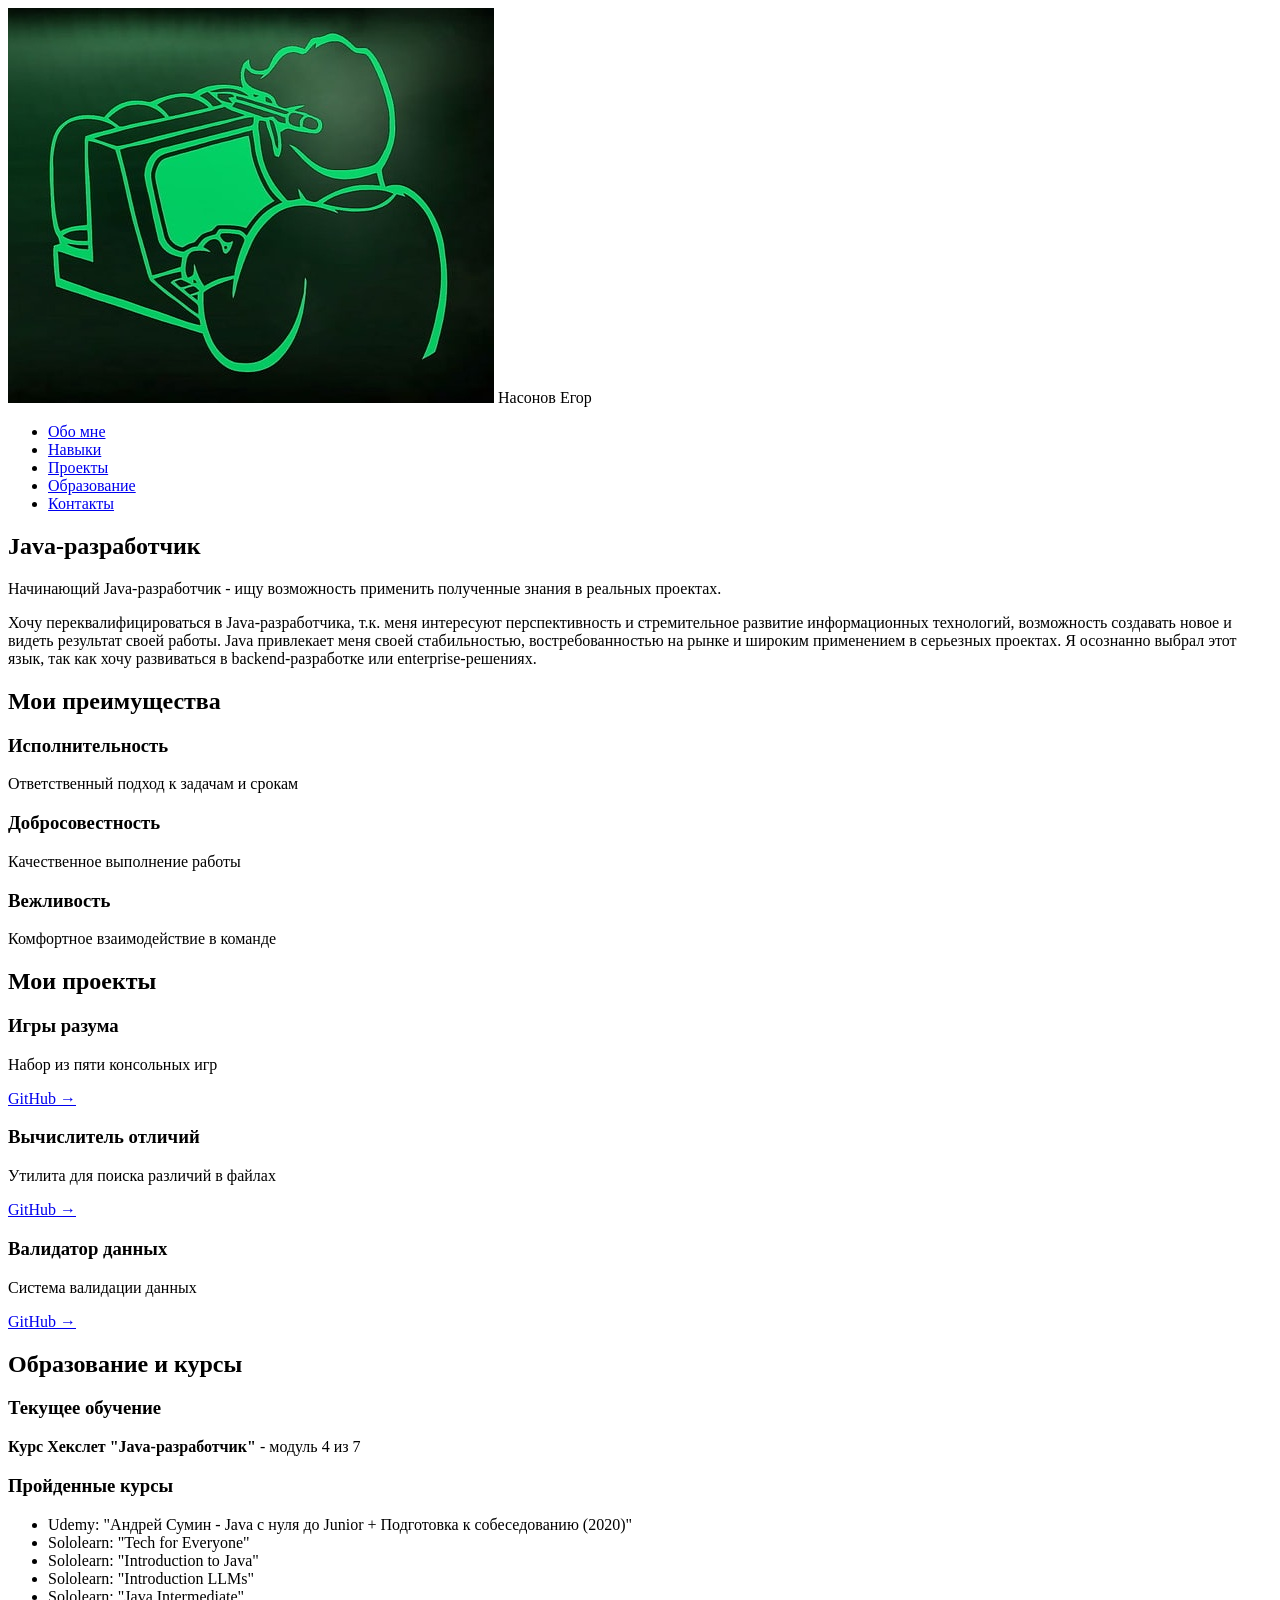
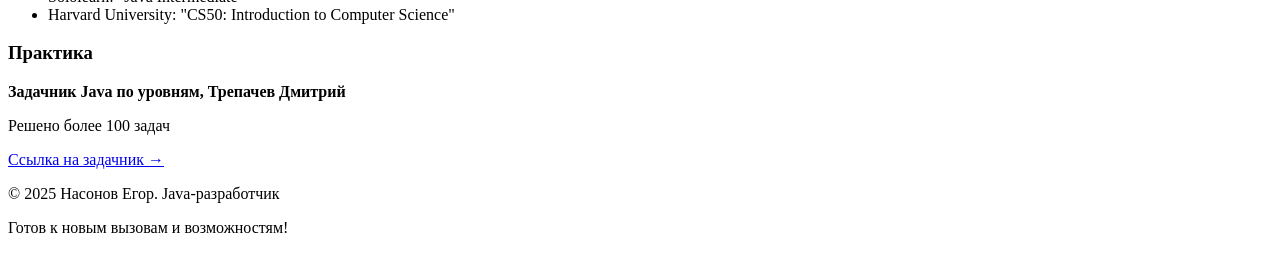
==== index.html @ d9da54ea "Update and rename resume.html to index.html" ====
<!DOCTYPE html>
<html lang="ru">
<head>
    <meta charset="UTF-8">
    <meta name="viewport" content="width=device-width, initial-scale=1.0">
    <title>Java-разработчик | Насонов Егор</title>
    <link rel="stylesheet" href="main.css">
</head>
<body>
    <header class="header">
        <div class="container">
            <div class="header-content">
                <div class="logo">
                    <img src="fallout-4-vault-boy.jpg" alt="Логотип" class="logo-img">
                    <span class="logo-text">Насонов Егор</span>
                </div>
                <nav class="nav">
                    <ul class="nav-list">
                        <li><a href="#about" class="nav-link">Обо мне</a></li>
                        <li><a href="#skills" class="nav-link">Навыки</a></li>
                        <li><a href="#projects" class="nav-link">Проекты</a></li>
                        <li><a href="#education" class="nav-link">Образование</a></li>
                        <li><a href="#contact" class="nav-link">Контакты</a></li>
                    </ul>
                </nav>
            </div>
        </div>
    </header>

    <main class="main">
        <div class="container">
            <section id="about" class="section">
                <h1 class="main-title">Java-разработчик</h1>
                <div class="about-content">
                    <div class="about-text">
                        <p class="lead">
                            Начинающий Java-разработчик - ищу возможность применить полученные знания в 
                            реальных проектах.
                        </p>
                        <p>
                            Хочу переквалифицироваться в Java-разработчика, т.к. меня 
                            интересуют перспективность и стремительное развитие информационных технологий, 
                            возможность создавать новое и видеть результат своей работы. Java привлекает меня 
                            своей стабильностью, востребованностью на рынке и широким применением в серьезных 
                            проектах. Я осознанно выбрал этот язык, так как хочу развиваться в backend-разработке 
                            или enterprise-решениях.
                        </p>
                    </div>
                </div>
            </section>

            <section id="skills" class="section">
                <h2>Мои преимущества</h2>
                <div class="skills-grid">
                    <div class="skill-card">
                        <h3>Исполнительность</h3>
                        <p>Ответственный подход к задачам и срокам</p>
                    </div>
                    <div class="skill-card">
                        <h3>Добросовестность</h3>
                        <p>Качественное выполнение работы</p>
                    </div>
                    <div class="skill-card">
                        <h3>Вежливость</h3>
                        <p>Комфортное взаимодействие в команде</p>
                    </div>
                </div>
            </section>

            <section id="projects" class="section">
                <h2>Мои проекты</h2>
                <div class="projects-grid">
                    <div class="project-card">
                        <h3>Игры разума</h3>
                        <p>Набор из пяти консольных игр</p>
                        <a href="https://github.com/Textile86/java-project-61" class="project-link" target="_blank">
                            GitHub →
                        </a>
                    </div>
                    <div class="project-card">
                        <h3>Вычислитель отличий</h3>
                        <p>Утилита для поиска различий в файлах</p>
                        <a href="https://github.com/Textile86/java-project-71" class="project-link" target="_blank">
                            GitHub →
                        </a>
                    </div>
                    <div class="project-card">
                        <h3>Валидатор данных</h3>
                        <p>Система валидации данных</p>
                        <a href="https://github.com/Textile86/java-project-78" class="project-link" target="_blank">
                            GitHub →
                        </a>
                    </div>
                </div>
            </section>

            <section id="education" class="section">
                <h2>Образование и курсы</h2>
                <div class="education-content">
                    <div class="education-item">
                        <h3>Текущее обучение</h3>
                        <p><strong>Курс Хекслет "Java-разработчик"</strong> - модуль 4 из 7</p>
                    </div>
                    <div class="education-item">
                        <h3>Пройденные курсы</h3>
                        <ul class="courses-list">
                            <li>Udemy: "Андрей Сумин - Java с нуля до Junior + Подготовка к собеседованию (2020)"</li>
                            <li>Sololearn: "Tech for Everyone"</li>
                            <li>Sololearn: "Introduction to Java"</li>
                            <li>Sololearn: "Introduction LLMs"</li>
                            <li>Sololearn: "Java Intermediate"</li>
                            <li>Harvard University: "CS50: Introduction to Computer Science"</li>
                        </ul>
                    </div>
                    <div class="education-item">
                        <h3>Практика</h3>
                        <p><strong>Задачник Java по уровням, Трепачев Дмитрий</strong></p>
                        <p>Решено более 100 задач</p>
                        <a href="https://code.mu/ru/java/tasker/stager/" class="link" target="_blank">Ссылка на задачник →</a>
                    </div>
                </div>
            </section>
        </div>
    </main>

    <footer id="contact" class="footer">
        <div class="container">
            <div class="footer-content">
                <p>&copy; 2025 Насонов Егор. Java-разработчик</p>
                <p>Готов к новым вызовам и возможностям!</p>
            </div>
        </div>
    </footer>
</body>

</html>
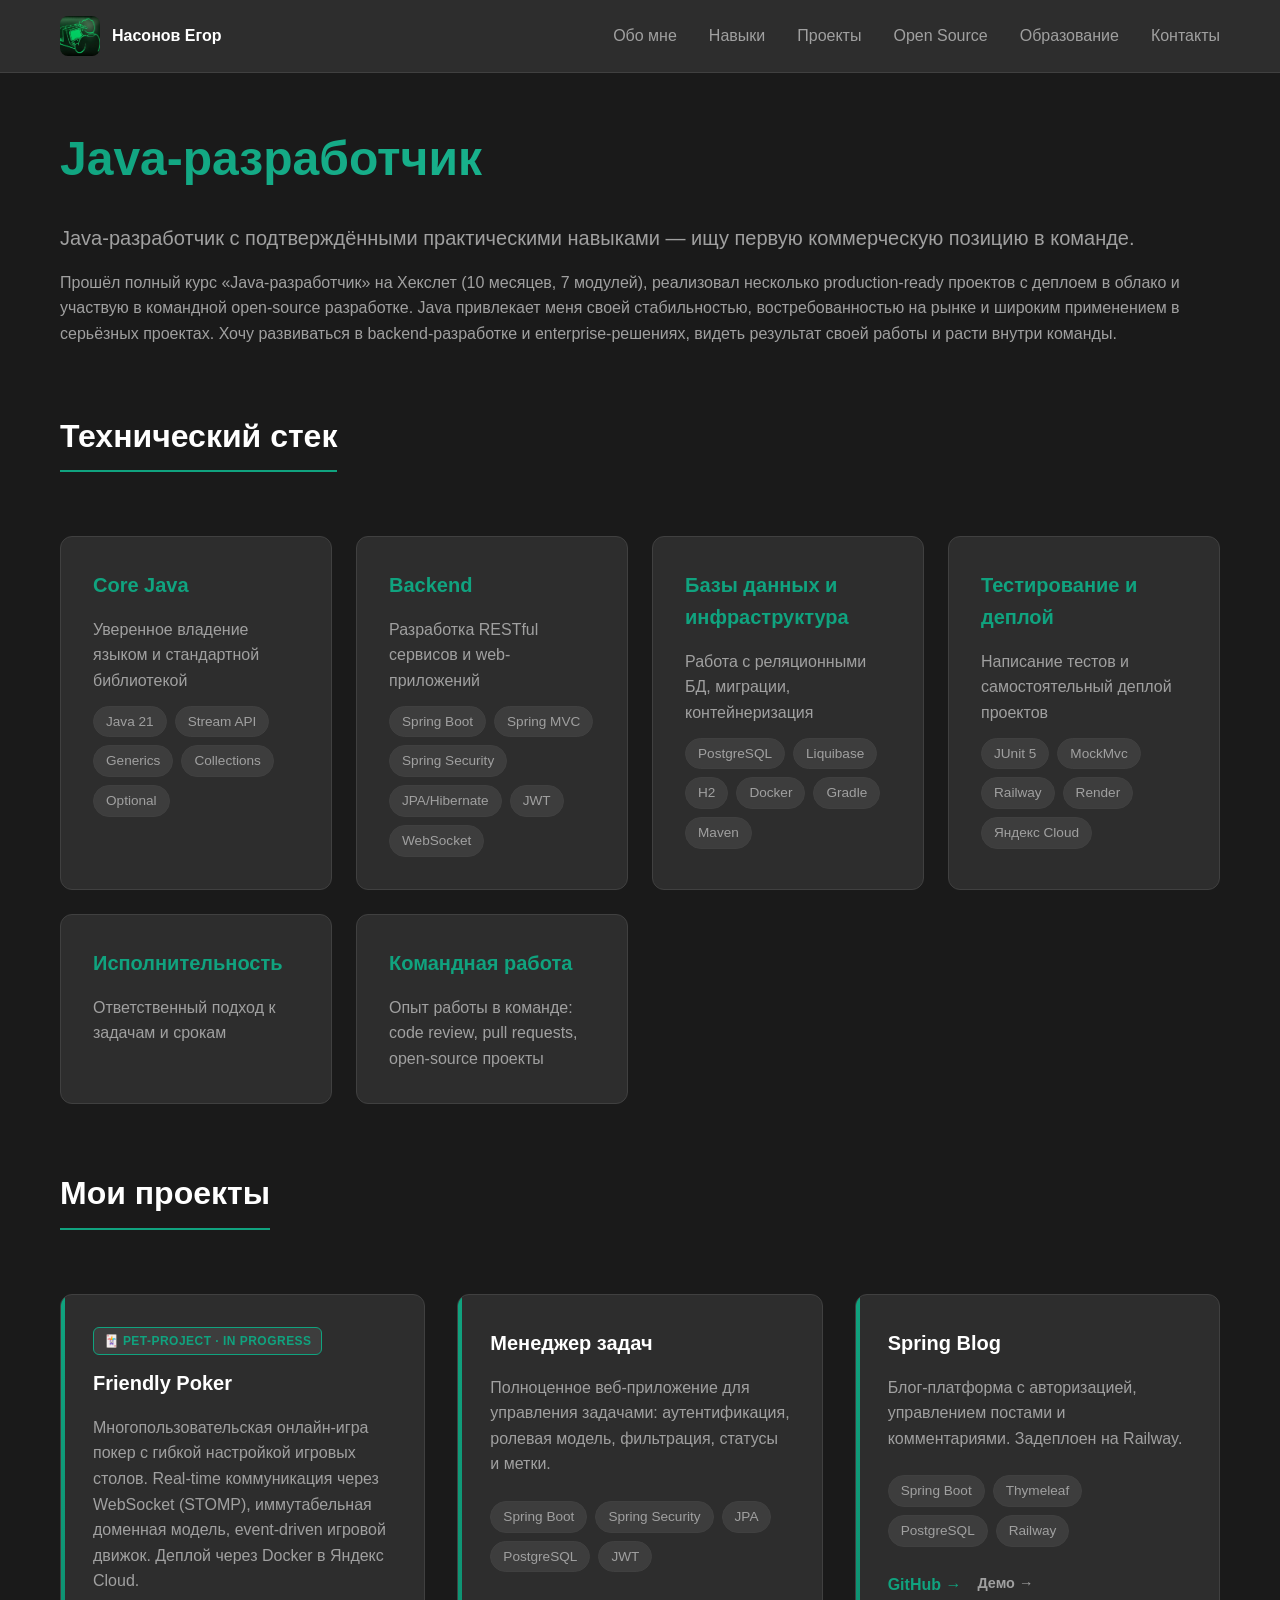
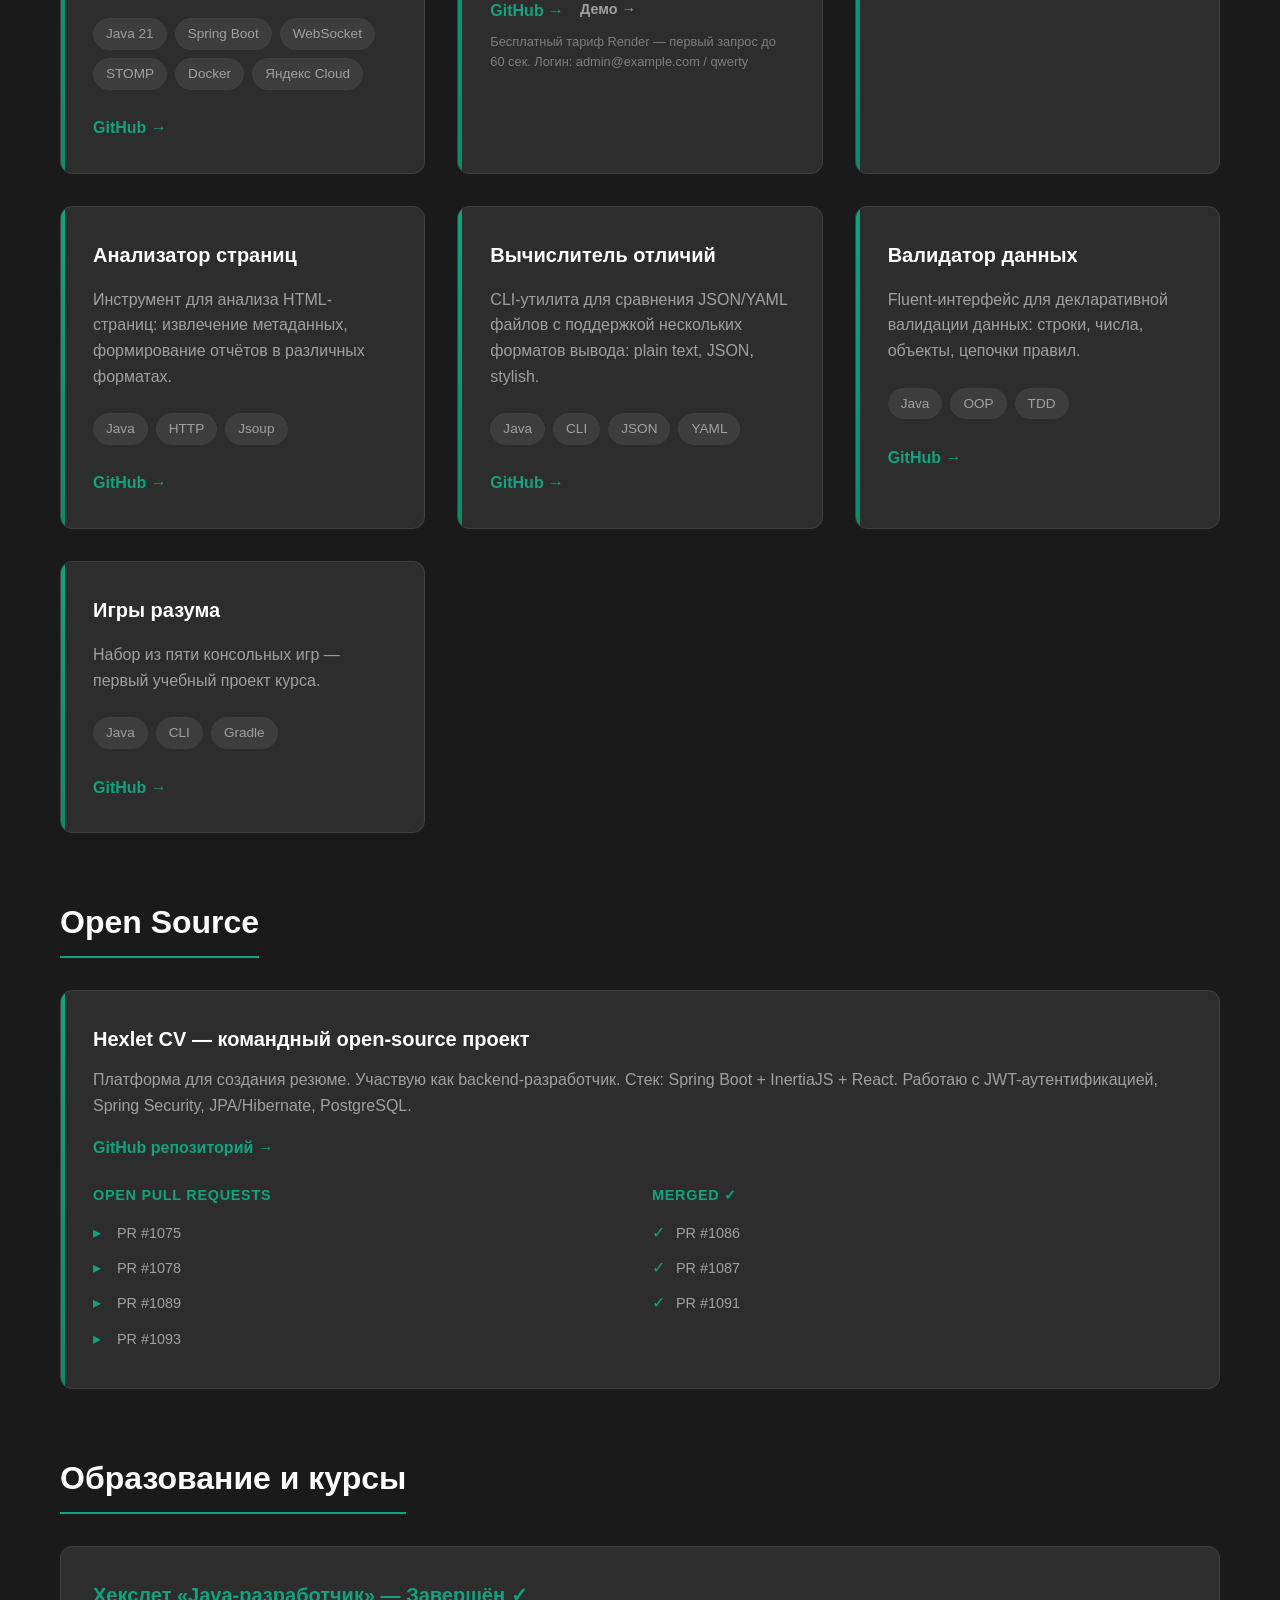
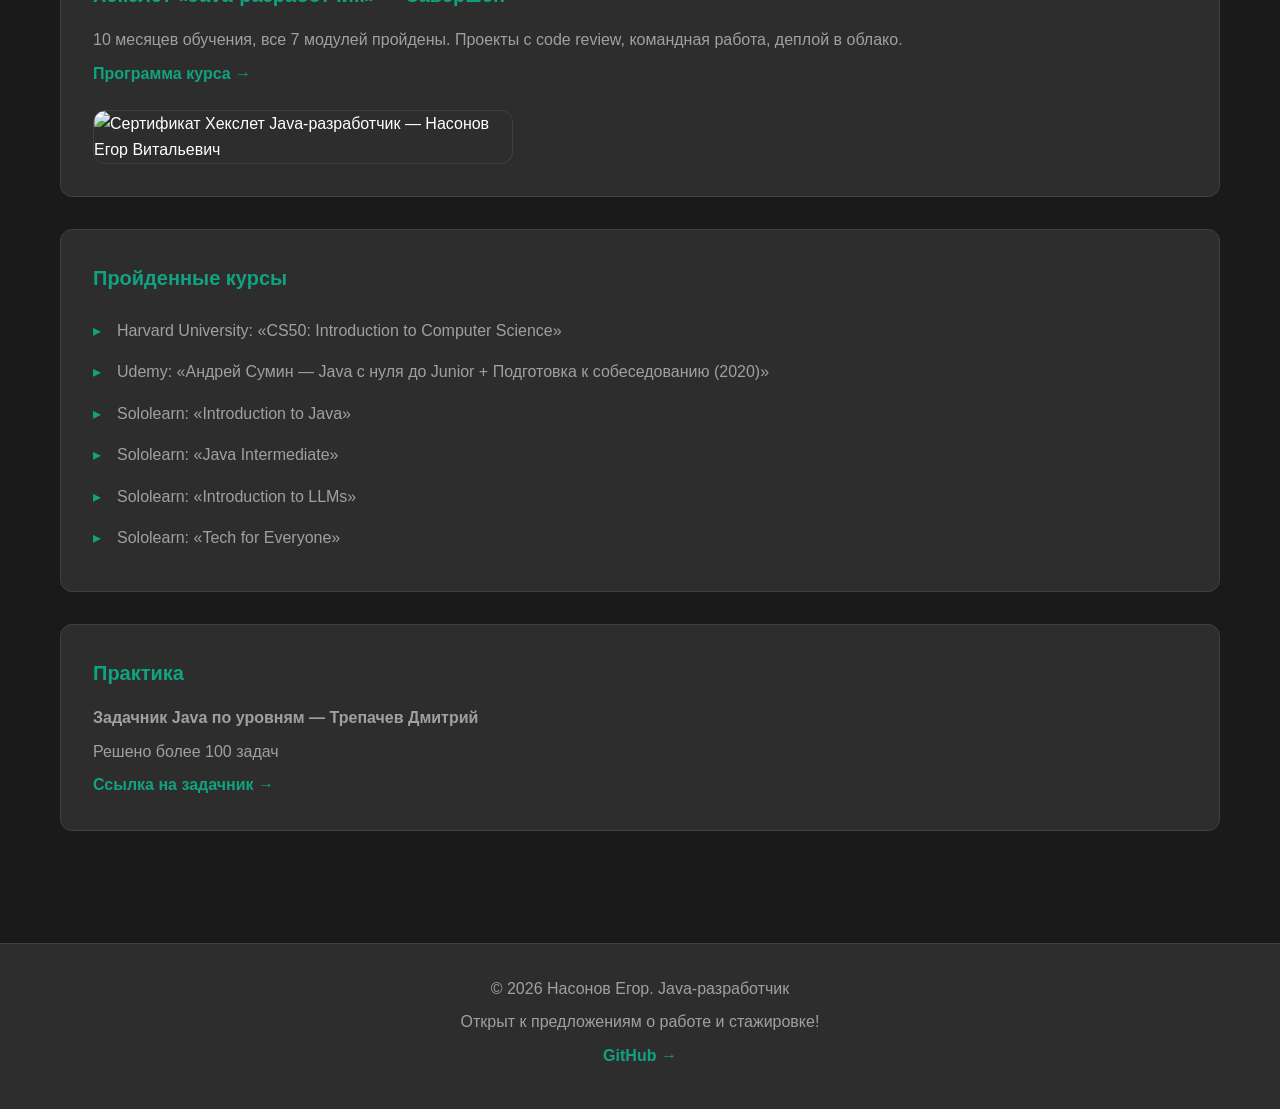
==== commit c52b3427: "Update index.html" ====
--- a/index.html
+++ b/index.html
@@ -5,6 +5,175 @@
     <meta name="viewport" content="width=device-width, initial-scale=1.0">
     <title>Java-разработчик | Насонов Егор</title>
     <link rel="stylesheet" href="main.css">
+    <style>
+        /* Дополнительные стили для новых секций */
+
+        .tech-stack {
+            display: flex;
+            flex-wrap: wrap;
+            gap: 0.5rem;
+            margin-top: 0.75rem;
+        }
+
+        .tech-tag {
+            background-color: var(--bg-tertiary);
+            color: var(--text-secondary);
+            padding: 0.25rem 0.75rem;
+            border-radius: 20px;
+            font-size: 0.85rem;
+            border: 1px solid var(--border-color);
+        }
+
+        .project-links {
+            display: flex;
+            gap: 1rem;
+            flex-wrap: wrap;
+        }
+
+        .project-link-demo {
+            color: var(--text-secondary);
+            text-decoration: none;
+            font-weight: 600;
+            font-size: 0.9rem;
+            transition: color 0.3s ease;
+        }
+
+        .project-link-demo:hover {
+            color: var(--text-primary);
+        }
+
+        .project-note {
+            font-size: 0.8rem !important;
+            color: var(--text-secondary);
+            opacity: 0.7;
+            margin-top: 0.5rem !important;
+            margin-bottom: 0 !important;
+        }
+
+        .oss-card {
+            background-color: var(--bg-secondary);
+            padding: 2rem;
+            border-radius: 12px;
+            border: 1px solid var(--border-color);
+            transition: all 0.3s ease;
+            position: relative;
+            overflow: hidden;
+        }
+
+        .oss-card::before {
+            content: '';
+            position: absolute;
+            top: 0;
+            left: 0;
+            width: 4px;
+            height: 100%;
+            background: linear-gradient(to bottom, var(--accent-primary), var(--accent-secondary));
+            transition: width 0.3s ease;
+        }
+
+        .oss-card:hover {
+            transform: translateY(-5px);
+            box-shadow: var(--shadow);
+        }
+
+        .oss-card:hover::before {
+            width: 8px;
+        }
+
+        .oss-card h3 {
+            color: var(--text-primary);
+            margin-bottom: 0.75rem;
+            font-size: 1.25rem;
+        }
+
+        .oss-card > p {
+            color: var(--text-secondary);
+            margin-bottom: 1rem;
+        }
+
+        .oss-pr-grid {
+            display: grid;
+            grid-template-columns: 1fr 1fr;
+            gap: 1.5rem;
+            margin-top: 1.5rem;
+        }
+
+        @media (max-width: 480px) {
+            .oss-pr-grid { grid-template-columns: 1fr; }
+        }
+
+        .oss-pr-group h4 {
+            color: var(--accent-primary);
+            font-size: 0.9rem;
+            margin-bottom: 0.5rem;
+            text-transform: uppercase;
+            letter-spacing: 0.05em;
+        }
+
+        .pr-list {
+            list-style: none;
+        }
+
+        .pr-list li {
+            padding: 0.3rem 0;
+            position: relative;
+            padding-left: 1.5rem;
+        }
+
+        .pr-list li::before {
+            content: '▸';
+            color: var(--accent-primary);
+            position: absolute;
+            left: 0;
+        }
+
+        .pr-list li.merged::before {
+            content: '✓';
+        }
+
+        .pr-list a {
+            color: var(--text-secondary);
+            text-decoration: none;
+            font-size: 0.9rem;
+            transition: color 0.3s ease;
+        }
+
+        .pr-list a:hover {
+            color: var(--accent-primary);
+        }
+
+        .certificate-wrap {
+            margin-top: 1.5rem;
+            border-radius: 12px;
+            overflow: hidden;
+            border: 1px solid var(--border-color);
+            max-width: 420px;
+            transition: box-shadow 0.3s ease;
+        }
+
+        .certificate-wrap:hover {
+            box-shadow: 0 8px 24px rgba(0,0,0,0.4);
+        }
+
+        .certificate-wrap img {
+            width: 100%;
+            display: block;
+        }
+
+        .project-badge {
+            display: inline-block;
+            background-color: var(--bg-tertiary);
+            color: var(--accent-primary);
+            font-size: 0.75rem;
+            font-weight: 600;
+            padding: 0.2rem 0.6rem;
+            border-radius: 6px;
+            border: 1px solid var(--accent-primary);
+            margin-bottom: 0.75rem;
+            letter-spacing: 0.04em;
+            text-transform: uppercase;
+        }
+    </style>
 </head>
 <body>
     <header class="header">
@@ -19,6 +188,7 @@
                         <li><a href="#about" class="nav-link">Обо мне</a></li>
                         <li><a href="#skills" class="nav-link">Навыки</a></li>
                         <li><a href="#projects" class="nav-link">Проекты</a></li>
+                        <li><a href="#oss" class="nav-link">Open Source</a></li>
                         <li><a href="#education" class="nav-link">Образование</a></li>
                         <li><a href="#contact" class="nav-link">Контакты</a></li>
                     </ul>
@@ -29,108 +199,272 @@
 
     <main class="main">
         <div class="container">
+
+            <!-- Обо мне -->
             <section id="about" class="section">
                 <h1 class="main-title">Java-разработчик</h1>
                 <div class="about-content">
                     <div class="about-text">
                         <p class="lead">
-                            Начинающий Java-разработчик - ищу возможность применить полученные знания в 
-                            реальных проектах.
+                            Java-разработчик с подтверждёнными практическими навыками — ищу первую коммерческую позицию в команде.
                         </p>
                         <p>
-                            Хочу переквалифицироваться в Java-разработчика, т.к. меня 
-                            интересуют перспективность и стремительное развитие информационных технологий, 
-                            возможность создавать новое и видеть результат своей работы. Java привлекает меня 
-                            своей стабильностью, востребованностью на рынке и широким применением в серьезных 
-                            проектах. Я осознанно выбрал этот язык, так как хочу развиваться в backend-разработке 
-                            или enterprise-решениях.
+                            Прошёл полный курс «Java-разработчик» на Хекслет (10 месяцев, 7 модулей), реализовал несколько
+                            production-ready проектов с деплоем в облако и участвую в командной open-source разработке.
+                            Java привлекает меня своей стабильностью, востребованностью на рынке и широким применением
+                            в серьёзных проектах. Хочу развиваться в backend-разработке и enterprise-решениях,
+                            видеть результат своей работы и расти внутри команды.
                         </p>
                     </div>
                 </div>
             </section>
 
+            <!-- Навыки -->
             <section id="skills" class="section">
-                <h2>Мои преимущества</h2>
+                <h2>Технический стек</h2>
                 <div class="skills-grid">
+                    <div class="skill-card">
+                        <h3>Core Java</h3>
+                        <p>Уверенное владение языком и стандартной библиотекой</p>
+                        <div class="tech-stack">
+                            <span class="tech-tag">Java 21</span>
+                            <span class="tech-tag">Stream API</span>
+                            <span class="tech-tag">Generics</span>
+                            <span class="tech-tag">Collections</span>
+                            <span class="tech-tag">Optional</span>
+                        </div>
+                    </div>
+                    <div class="skill-card">
+                        <h3>Backend</h3>
+                        <p>Разработка RESTful сервисов и web-приложений</p>
+                        <div class="tech-stack">
+                            <span class="tech-tag">Spring Boot</span>
+                            <span class="tech-tag">Spring MVC</span>
+                            <span class="tech-tag">Spring Security</span>
+                            <span class="tech-tag">JPA/Hibernate</span>
+                            <span class="tech-tag">JWT</span>
+                            <span class="tech-tag">WebSocket</span>
+                        </div>
+                    </div>
+                    <div class="skill-card">
+                        <h3>Базы данных и инфраструктура</h3>
+                        <p>Работа с реляционными БД, миграции, контейнеризация</p>
+                        <div class="tech-stack">
+                            <span class="tech-tag">PostgreSQL</span>
+                            <span class="tech-tag">Liquibase</span>
+                            <span class="tech-tag">H2</span>
+                            <span class="tech-tag">Docker</span>
+                            <span class="tech-tag">Gradle</span>
+                            <span class="tech-tag">Maven</span>
+                        </div>
+                    </div>
+                    <div class="skill-card">
+                        <h3>Тестирование и деплой</h3>
+                        <p>Написание тестов и самостоятельный деплой проектов</p>
+                        <div class="tech-stack">
+                            <span class="tech-tag">JUnit 5</span>
+                            <span class="tech-tag">MockMvc</span>
+                            <span class="tech-tag">Railway</span>
+                            <span class="tech-tag">Render</span>
+                            <span class="tech-tag">Яндекс Cloud</span>
+                        </div>
+                    </div>
                     <div class="skill-card">
                         <h3>Исполнительность</h3>
                         <p>Ответственный подход к задачам и срокам</p>
                     </div>
                     <div class="skill-card">
-                        <h3>Добросовестность</h3>
-                        <p>Качественное выполнение работы</p>
-                    </div>
-                    <div class="skill-card">
-                        <h3>Вежливость</h3>
-                        <p>Комфортное взаимодействие в команде</p>
+                        <h3>Командная работа</h3>
+                        <p>Опыт работы в команде: code review, pull requests, open-source проекты</p>
                     </div>
                 </div>
             </section>
 
+            <!-- Проекты -->
             <section id="projects" class="section">
                 <h2>Мои проекты</h2>
                 <div class="projects-grid">
+
+                    <div class="project-card">
+                        <div class="project-badge">🃏 Pet-project · In progress</div>
+                        <h3>Friendly Poker</h3>
+                        <p>Многопользовательская онлайн-игра покер с гибкой настройкой игровых столов. Real-time коммуникация через WebSocket (STOMP), иммутабельная доменная модель, event-driven игровой движок. Деплой через Docker в Яндекс Cloud.</p>
+                        <div class="tech-stack">
+                            <span class="tech-tag">Java 21</span>
+                            <span class="tech-tag">Spring Boot</span>
+                            <span class="tech-tag">WebSocket</span>
+                            <span class="tech-tag">STOMP</span>
+                            <span class="tech-tag">Docker</span>
+                            <span class="tech-tag">Яндекс Cloud</span>
+                        </div>
+                        <br>
+                        <div class="project-links">
+                            <a href="https://github.com/Textile86/friendlypoker" class="project-link" target="_blank">GitHub →</a>
+                        </div>
+                    </div>
+
+                    <div class="project-card">
+                        <h3>Менеджер задач</h3>
+                        <p>Полноценное веб-приложение для управления задачами: аутентификация, ролевая модель, фильтрация, статусы и метки.</p>
+                        <div class="tech-stack">
+                            <span class="tech-tag">Spring Boot</span>
+                            <span class="tech-tag">Spring Security</span>
+                            <span class="tech-tag">JPA</span>
+                            <span class="tech-tag">PostgreSQL</span>
+                            <span class="tech-tag">JWT</span>
+                        </div>
+                        <br>
+                        <div class="project-links">
+                            <a href="https://github.com/Textile86/java-project-99" class="project-link" target="_blank">GitHub →</a>
+                            <a href="https://java-project-99-0dzq.onrender.com/#/login" class="project-link-demo" target="_blank">Демо →</a>
+                        </div>
+                        <p class="project-note">Бесплатный тариф Render — первый запрос до 60 сек. Логин: admin@example.com / qwerty</p>
+                    </div>
+
+                    <div class="project-card">
+                        <h3>Spring Blog</h3>
+                        <p>Блог-платформа с авторизацией, управлением постами и комментариями. Задеплоен на Railway.</p>
+                        <div class="tech-stack">
+                            <span class="tech-tag">Spring Boot</span>
+                            <span class="tech-tag">Thymeleaf</span>
+                            <span class="tech-tag">PostgreSQL</span>
+                            <span class="tech-tag">Railway</span>
+                        </div>
+                        <br>
+                        <div class="project-links">
+                            <a href="https://github.com/Textile86/hexlet-spring-blog" class="project-link" target="_blank">GitHub →</a>
+                            <a href="https://hexlet-spring-blog-production.up.railway.app/login.html" class="project-link-demo" target="_blank">Демо →</a>
+                        </div>
+                    </div>
+
+                    <div class="project-card">
+                        <h3>Анализатор страниц</h3>
+                        <p>Инструмент для анализа HTML-страниц: извлечение метаданных, формирование отчётов в различных форматах.</p>
+                        <div class="tech-stack">
+                            <span class="tech-tag">Java</span>
+                            <span class="tech-tag">HTTP</span>
+                            <span class="tech-tag">Jsoup</span>
+                        </div>
+                        <br>
+                        <a href="https://github.com/Textile86/java-project-72" class="project-link" target="_blank">GitHub →</a>
+                    </div>
+
+                    <div class="project-card">
+                        <h3>Вычислитель отличий</h3>
+                        <p>CLI-утилита для сравнения JSON/YAML файлов с поддержкой нескольких форматов вывода: plain text, JSON, stylish.</p>
+                        <div class="tech-stack">
+                            <span class="tech-tag">Java</span>
+                            <span class="tech-tag">CLI</span>
+                            <span class="tech-tag">JSON</span>
+                            <span class="tech-tag">YAML</span>
+                        </div>
+                        <br>
+                        <a href="https://github.com/Textile86/java-project-71" class="project-link" target="_blank">GitHub →</a>
+                    </div>
+
+                    <div class="project-card">
+                        <h3>Валидатор данных</h3>
+                        <p>Fluent-интерфейс для декларативной валидации данных: строки, числа, объекты, цепочки правил.</p>
+                        <div class="tech-stack">
+                            <span class="tech-tag">Java</span>
+                            <span class="tech-tag">OOP</span>
+                            <span class="tech-tag">TDD</span>
+                        </div>
+                        <br>
+                        <a href="https://github.com/Textile86/java-project-78" class="project-link" target="_blank">GitHub →</a>
+                    </div>
+
                     <div class="project-card">
                         <h3>Игры разума</h3>
-                        <p>Набор из пяти консольных игр</p>
-                        <a href="https://github.com/Textile86/java-project-61" class="project-link" target="_blank">
-                            GitHub →
-                        </a>
-                    </div>
-                    <div class="project-card">
-                        <h3>Вычислитель отличий</h3>
-                        <p>Утилита для поиска различий в файлах</p>
-                        <a href="https://github.com/Textile86/java-project-71" class="project-link" target="_blank">
-                            GitHub →
-                        </a>
-                    </div>
-                    <div class="project-card">
-                        <h3>Валидатор данных</h3>
-                        <p>Система валидации данных</p>
-                        <a href="https://github.com/Textile86/java-project-78" class="project-link" target="_blank">
-                            GitHub →
-                        </a>
-                    </div>
+                        <p>Набор из пяти консольных игр — первый учебный проект курса.</p>
+                        <div class="tech-stack">
+                            <span class="tech-tag">Java</span>
+                            <span class="tech-tag">CLI</span>
+                            <span class="tech-tag">Gradle</span>
+                        </div>
+                        <br>
+                        <a href="https://github.com/Textile86/java-project-61" class="project-link" target="_blank">GitHub →</a>
+                    </div>
+
                 </div>
             </section>
 
+            <!-- Open Source -->
+            <section id="oss" class="section">
+                <h2>Open Source</h2>
+                <div class="oss-card">
+                    <h3>Hexlet CV — командный open-source проект</h3>
+                    <p>Платформа для создания резюме. Участвую как backend-разработчик. Стек: Spring Boot + InertiaJS + React. Работаю с JWT-аутентификацией, Spring Security, JPA/Hibernate, PostgreSQL.</p>
+                    <a href="https://github.com/hexlet-volunteers/hexlet-cv" class="project-link" target="_blank">GitHub репозиторий →</a>
+                    <div class="oss-pr-grid">
+                        <div class="oss-pr-group">
+                            <h4>Open Pull Requests</h4>
+                            <ul class="pr-list">
+                                <li><a href="https://github.com/hexlet-volunteers/hexlet-cv/pull/1075" target="_blank">PR #1075</a></li>
+                                <li><a href="https://github.com/hexlet-volunteers/hexlet-cv/pull/1078" target="_blank">PR #1078</a></li>
+                                <li><a href="https://github.com/hexlet-volunteers/hexlet-cv/pull/1089" target="_blank">PR #1089</a></li>
+                                <li><a href="https://github.com/hexlet-volunteers/hexlet-cv/pull/1093" target="_blank">PR #1093</a></li>
+                            </ul>
+                        </div>
+                        <div class="oss-pr-group">
+                            <h4>Merged ✓</h4>
+                            <ul class="pr-list">
+                                <li class="merged"><a href="https://github.com/hexlet-volunteers/hexlet-cv/pull/1086" target="_blank">PR #1086</a></li>
+                                <li class="merged"><a href="https://github.com/hexlet-volunteers/hexlet-cv/pull/1087" target="_blank">PR #1087</a></li>
+                                <li class="merged"><a href="https://github.com/hexlet-volunteers/hexlet-cv/pull/1091" target="_blank">PR #1091</a></li>
+                            </ul>
+                        </div>
+                    </div>
+                </div>
+            </section>
+
+            <!-- Образование -->
             <section id="education" class="section">
                 <h2>Образование и курсы</h2>
                 <div class="education-content">
+
                     <div class="education-item">
-                        <h3>Текущее обучение</h3>
-                        <p><strong>Курс Хекслет "Java-разработчик"</strong> - модуль 4 из 7</p>
-                    </div>
+                        <h3>Хекслет «Java-разработчик» — Завершён ✓</h3>
+                        <p>10 месяцев обучения, все 7 модулей пройдены. Проекты с code review, командная работа, деплой в облако.</p>
+                        <p><a href="https://ru.hexlet.io/programs/java" class="link" target="_blank">Программа курса →</a></p>
+                        <div class="certificate-wrap">
+                            <img src="Сертификат_Хекслет_Java_разработчик_Насонов.jpg" alt="Сертификат Хекслет Java-разработчик — Насонов Егор Витальевич">
+                        </div>
+                    </div>
+
                     <div class="education-item">
                         <h3>Пройденные курсы</h3>
                         <ul class="courses-list">
-                            <li>Udemy: "Андрей Сумин - Java с нуля до Junior + Подготовка к собеседованию (2020)"</li>
-                            <li>Sololearn: "Tech for Everyone"</li>
-                            <li>Sololearn: "Introduction to Java"</li>
-                            <li>Sololearn: "Introduction LLMs"</li>
-                            <li>Sololearn: "Java Intermediate"</li>
-                            <li>Harvard University: "CS50: Introduction to Computer Science"</li>
+                            <li>Harvard University: «CS50: Introduction to Computer Science»</li>
+                            <li>Udemy: «Андрей Сумин — Java с нуля до Junior + Подготовка к собеседованию (2020)»</li>
+                            <li>Sololearn: «Introduction to Java»</li>
+                            <li>Sololearn: «Java Intermediate»</li>
+                            <li>Sololearn: «Introduction to LLMs»</li>
+                            <li>Sololearn: «Tech for Everyone»</li>
                         </ul>
                     </div>
+
                     <div class="education-item">
                         <h3>Практика</h3>
-                        <p><strong>Задачник Java по уровням, Трепачев Дмитрий</strong></p>
+                        <p><strong>Задачник Java по уровням — Трепачев Дмитрий</strong></p>
                         <p>Решено более 100 задач</p>
                         <a href="https://code.mu/ru/java/tasker/stager/" class="link" target="_blank">Ссылка на задачник →</a>
                     </div>
+
                 </div>
             </section>
+
         </div>
     </main>
 
     <footer id="contact" class="footer">
         <div class="container">
             <div class="footer-content">
-                <p>&copy; 2025 Насонов Егор. Java-разработчик</p>
-                <p>Готов к новым вызовам и возможностям!</p>
+                <p>&copy; 2026 Насонов Егор. Java-разработчик</p>
+                <p>Открыт к предложениям о работе и стажировке!</p>
+                <p><a href="https://github.com/Textile86" class="link" target="_blank">GitHub →</a></p>
             </div>
         </div>
     </footer>
 </body>
-
 </html>
--- a/main.css
+++ b/main.css
@@ -0,0 +1,339 @@
+/* Reset and base styles */
+* {
+    margin: 0;
+    padding: 0;
+    box-sizing: border-box;
+}
+
+:root {
+    --bg-primary: #1a1a1a;
+    --bg-secondary: #2d2d2d;
+    --bg-tertiary: #3d3d3d;
+    --text-primary: #ffffff;
+    --text-secondary: #a0a0a0;
+    --accent-primary: #10a37f;
+    --accent-secondary: #0d8a6c;
+    --border-color: #404040;
+    --shadow: 0 4px 6px rgba(0, 0, 0, 0.3);
+}
+
+body {
+    font-family: -apple-system, BlinkMacSystemFont, 'Segoe UI', Roboto, Oxygen, Ubuntu, Cantarell, sans-serif;
+    background-color: var(--bg-primary);
+    color: var(--text-primary);
+    line-height: 1.6;
+    font-size: 16px;
+}
+
+.container {
+    max-width: 1200px;
+    margin: 0 auto;
+    padding: 0 20px;
+}
+
+/* Header */
+.header {
+    background-color: var(--bg-secondary);
+    border-bottom: 1px solid var(--border-color);
+    position: sticky;
+    top: 0;
+    z-index: 1000;
+    backdrop-filter: blur(10px);
+}
+
+.header-content {
+    display: flex;
+    justify-content: space-between;
+    align-items: center;
+    padding: 1rem 0;
+}
+
+.logo {
+    display: flex;
+    align-items: center;
+    gap: 12px;
+}
+
+.logo-img {
+    width: 40px;
+    height: 40px;
+    border-radius: 8px;
+    object-fit: cover;
+}
+
+.logo-text {
+    font-weight: 600;
+    color: var(--text-primary);
+}
+
+.nav-list {
+    display: flex;
+    list-style: none;
+    gap: 2rem;
+}
+
+.nav-link {
+    color: var(--text-secondary);
+    text-decoration: none;
+    font-weight: 500;
+    transition: color 0.3s ease;
+    position: relative;
+}
+
+.nav-link:hover {
+    color: var(--text-primary);
+}
+
+.nav-link::after {
+    content: '';
+    position: absolute;
+    bottom: -5px;
+    left: 0;
+    width: 0;
+    height: 2px;
+    background-color: var(--accent-primary);
+    transition: width 0.3s ease;
+}
+
+.nav-link:hover::after {
+    width: 100%;
+}
+
+/* Main content */
+.main {
+    padding: 3rem 0;
+}
+
+.section {
+    margin-bottom: 4rem;
+}
+
+.section h2 {
+    font-size: 2rem;
+    margin-bottom: 2rem;
+    color: var(--text-primary);
+    border-bottom: 2px solid var(--accent-primary);
+    padding-bottom: 0.5rem;
+    display: inline-block;
+}
+
+.main-title {
+    font-size: 3rem;
+    margin-bottom: 1.5rem;
+    background: linear-gradient(135deg, var(--accent-primary), #25c7a1);
+    -webkit-background-clip: text;
+    -webkit-text-fill-color: transparent;
+    background-clip: text;
+}
+
+.lead {
+    font-size: 1.25rem;
+    color: var(--text-secondary);
+    margin-bottom: 1.5rem;
+    font-weight: 500;
+}
+
+.about-text p {
+    margin-bottom: 1rem;
+    color: var(--text-secondary);
+}
+
+/* Skills grid */
+.skills-grid {
+    display: grid;
+    grid-template-columns: repeat(auto-fit, minmax(250px, 1fr));
+    gap: 1.5rem;
+    margin-top: 2rem;
+}
+
+.skill-card {
+    background-color: var(--bg-secondary);
+    padding: 2rem;
+    border-radius: 12px;
+    border: 1px solid var(--border-color);
+    transition: transform 0.3s ease, box-shadow 0.3s ease;
+}
+
+.skill-card:hover {
+    transform: translateY(-5px);
+    box-shadow: var(--shadow);
+}
+
+.skill-card h3 {
+    color: var(--accent-primary);
+    margin-bottom: 1rem;
+    font-size: 1.25rem;
+}
+
+.skill-card p {
+    color: var(--text-secondary);
+}
+
+/* Projects grid */
+.projects-grid {
+    display: grid;
+    grid-template-columns: repeat(auto-fit, minmax(300px, 1fr));
+    gap: 2rem;
+    margin-top: 2rem;
+}
+
+.project-card {
+    background-color: var(--bg-secondary);
+    padding: 2rem;
+    border-radius: 12px;
+    border: 1px solid var(--border-color);
+    transition: all 0.3s ease;
+    position: relative;
+    overflow: hidden;
+}
+
+.project-card::before {
+    content: '';
+    position: absolute;
+    top: 0;
+    left: 0;
+    width: 4px;
+    height: 100%;
+    background: linear-gradient(to bottom, var(--accent-primary), var(--accent-secondary));
+    transition: width 0.3s ease;
+}
+
+.project-card:hover {
+    transform: translateY(-5px);
+    box-shadow: var(--shadow);
+}
+
+.project-card:hover::before {
+    width: 8px;
+}
+
+.project-card h3 {
+    color: var(--text-primary);
+    margin-bottom: 1rem;
+    font-size: 1.25rem;
+}
+
+.project-card p {
+    color: var(--text-secondary);
+    margin-bottom: 1.5rem;
+}
+
+.project-link {
+    color: var(--accent-primary);
+    text-decoration: none;
+    font-weight: 600;
+    transition: color 0.3s ease;
+}
+
+.project-link:hover {
+    color: var(--accent-secondary);
+}
+
+/* Education */
+.education-content {
+    display: flex;
+    flex-direction: column;
+    gap: 2rem;
+}
+
+.education-item {
+    background-color: var(--bg-secondary);
+    padding: 2rem;
+    border-radius: 12px;
+    border: 1px solid var(--border-color);
+}
+
+.education-item h3 {
+    color: var(--accent-primary);
+    margin-bottom: 1rem;
+    font-size: 1.25rem;
+}
+
+.education-item p {
+    color: var(--text-secondary);
+    margin-bottom: 0.5rem;
+}
+
+.courses-list {
+    list-style: none;
+    color: var(--text-secondary);
+}
+
+.courses-list li {
+    padding: 0.5rem 0;
+    position: relative;
+    padding-left: 1.5rem;
+}
+
+.courses-list li::before {
+    content: '▸';
+    color: var(--accent-primary);
+    position: absolute;
+    left: 0;
+}
+
+.link {
+    color: var(--accent-primary);
+    text-decoration: none;
+    font-weight: 600;
+    transition: color 0.3s ease;
+}
+
+.link:hover {
+    color: var(--accent-secondary);
+}
+
+/* Footer */
+.footer {
+    background-color: var(--bg-secondary);
+    border-top: 1px solid var(--border-color);
+    padding: 2rem 0;
+    text-align: center;
+}
+
+.footer-content p {
+    color: var(--text-secondary);
+    margin-bottom: 0.5rem;
+}
+
+/* Responsive design */
+@media (max-width: 768px) {
+    .header-content {
+        flex-direction: column;
+        gap: 1rem;
+    }
+    
+    .nav-list {
+        gap: 1rem;
+    }
+    
+    .main-title {
+        font-size: 2rem;
+    }
+    
+    .skills-grid,
+    .projects-grid {
+        grid-template-columns: 1fr;
+    }
+    
+    .section h2 {
+        font-size: 1.5rem;
+    }
+}
+
+@media (max-width: 480px) {
+    .container {
+        padding: 0 15px;
+    }
+    
+    .skill-card,
+    .project-card,
+    .education-item {
+        padding: 1.5rem;
+    }
+    
+    .nav-list {
+        flex-wrap: wrap;
+        justify-content: center;
+    }
+}
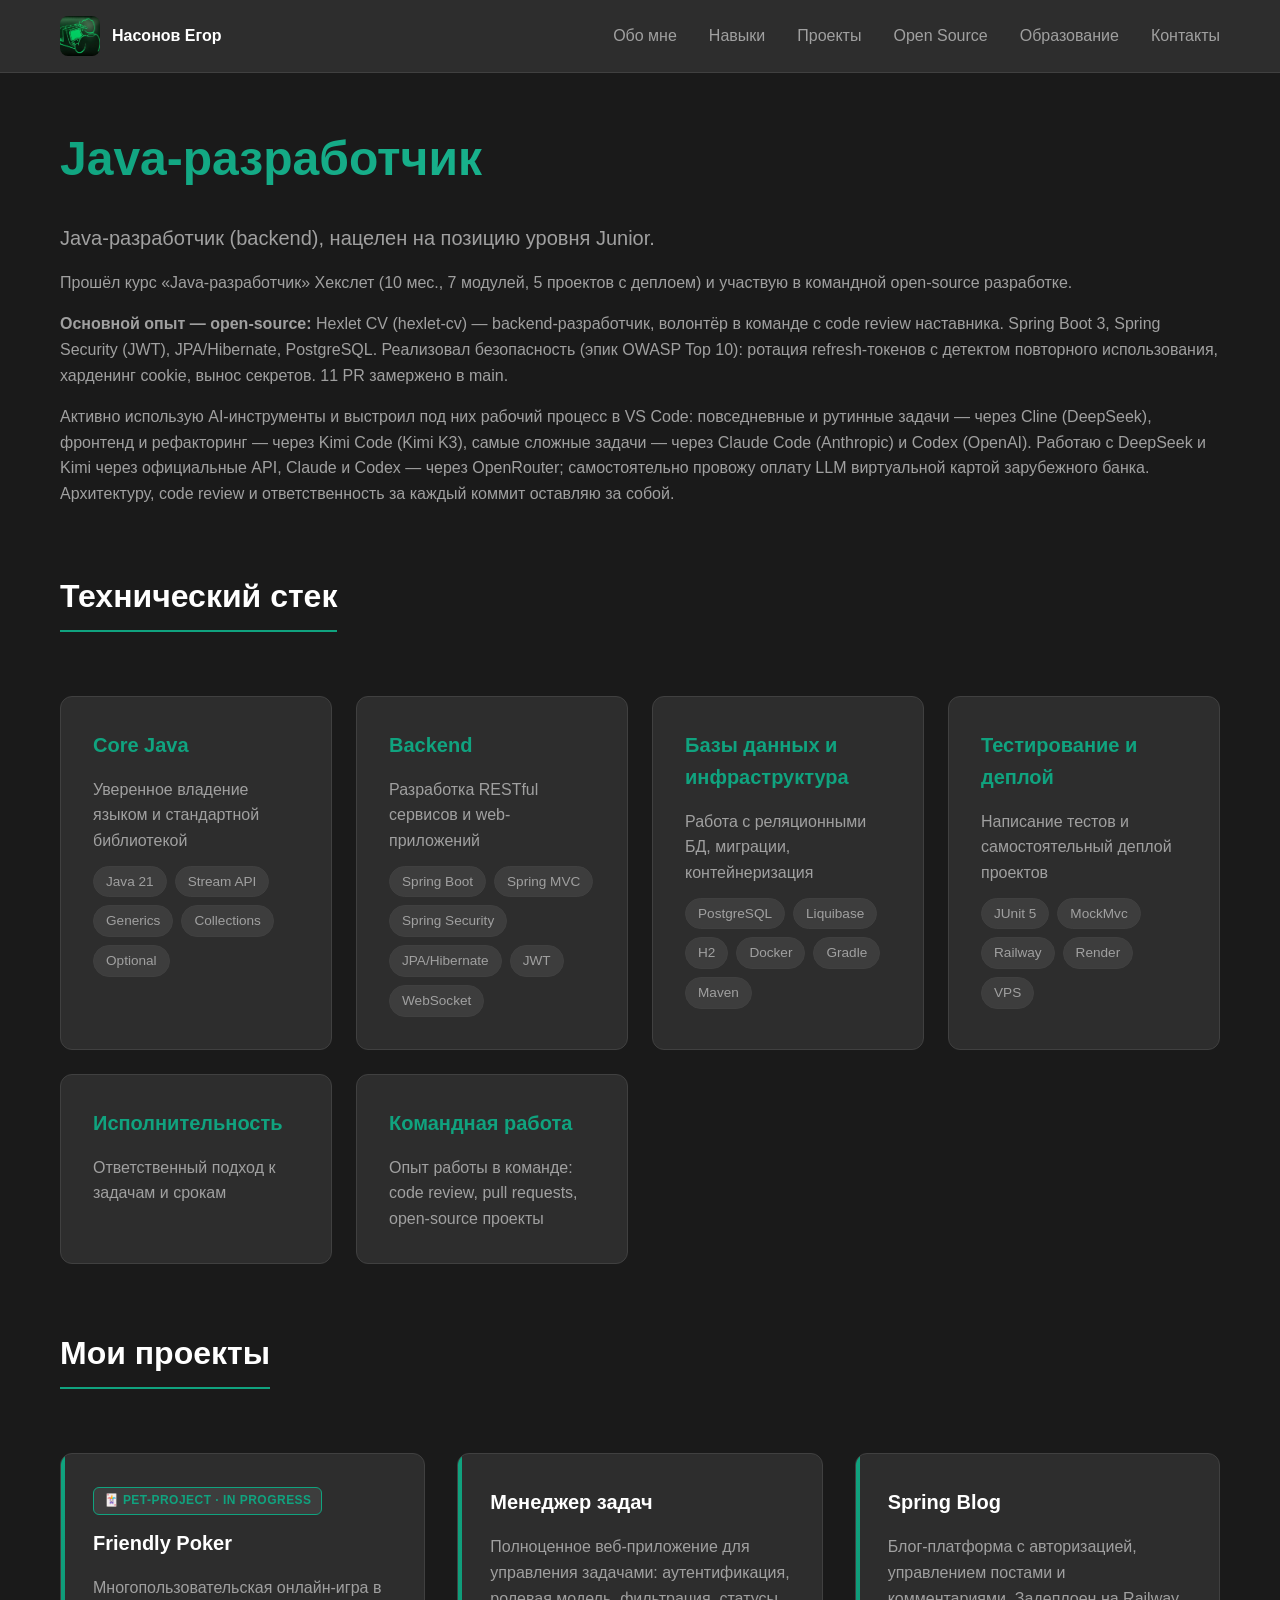
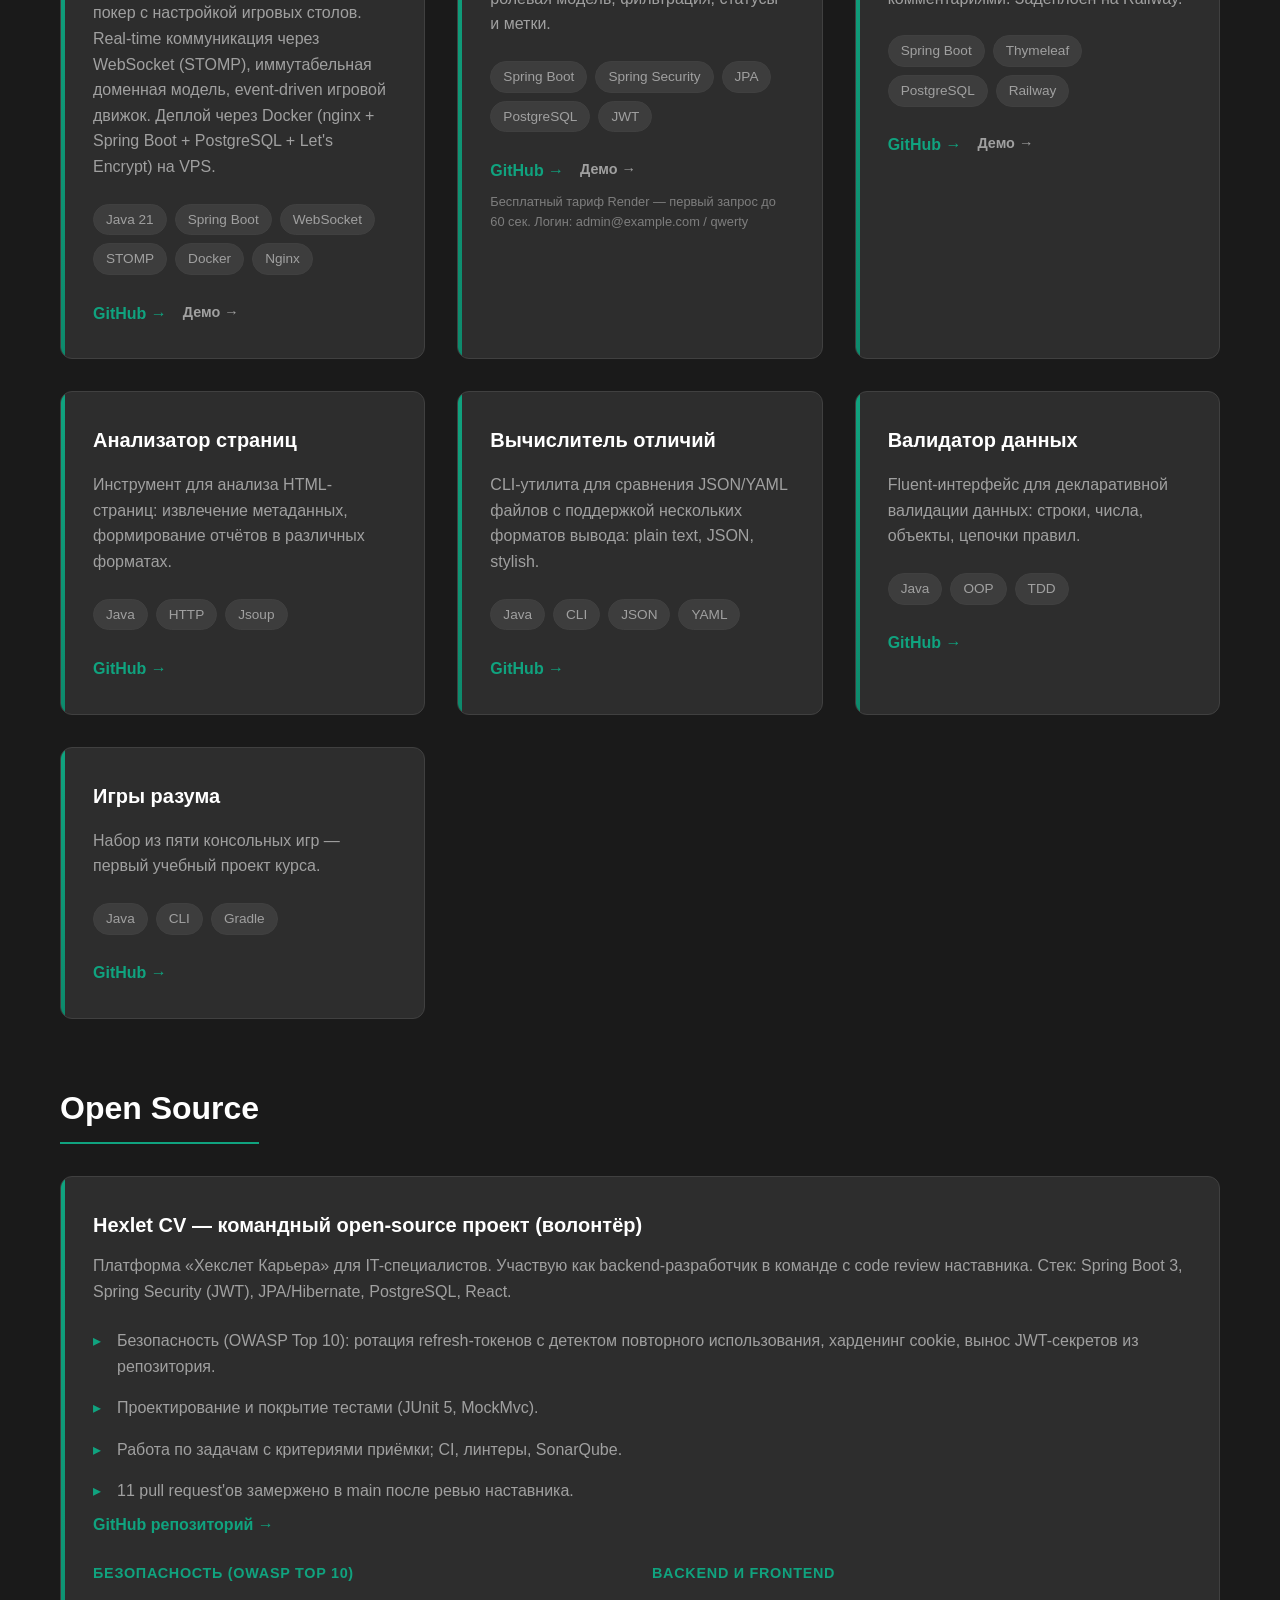
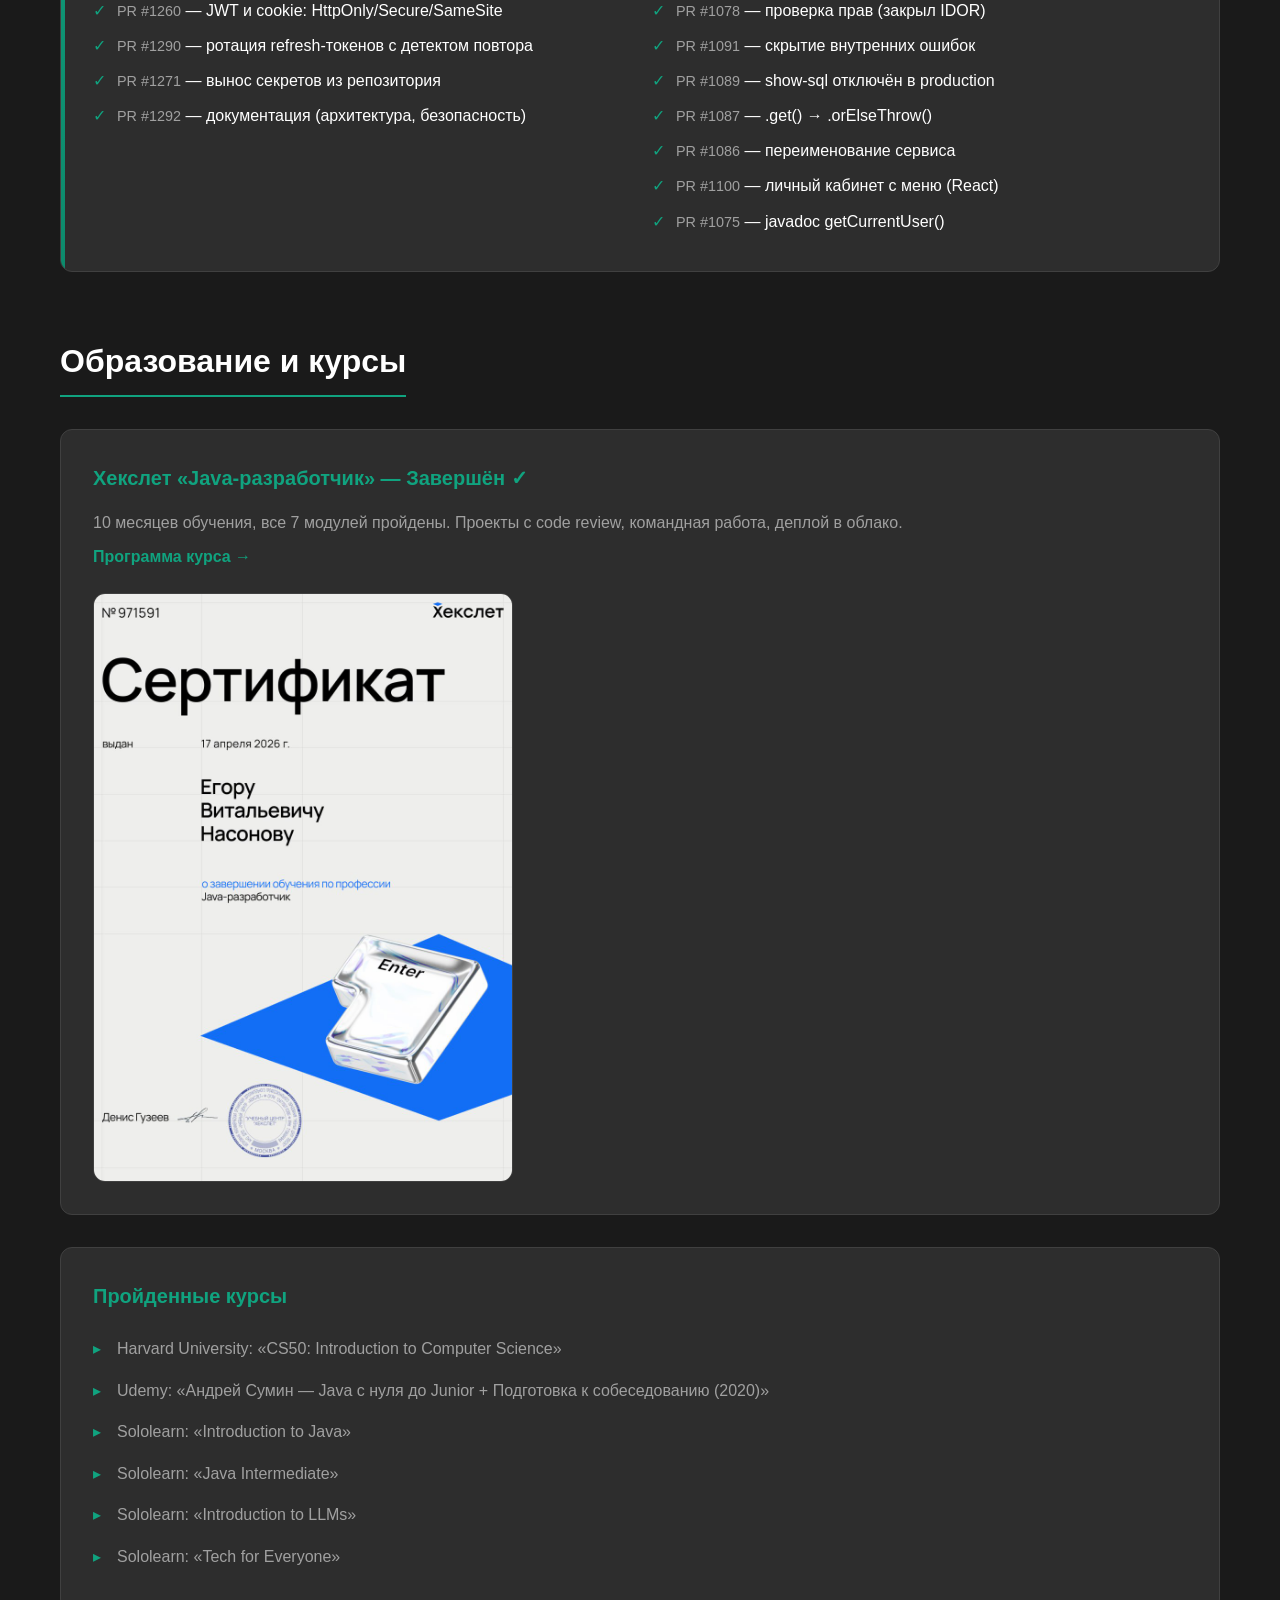
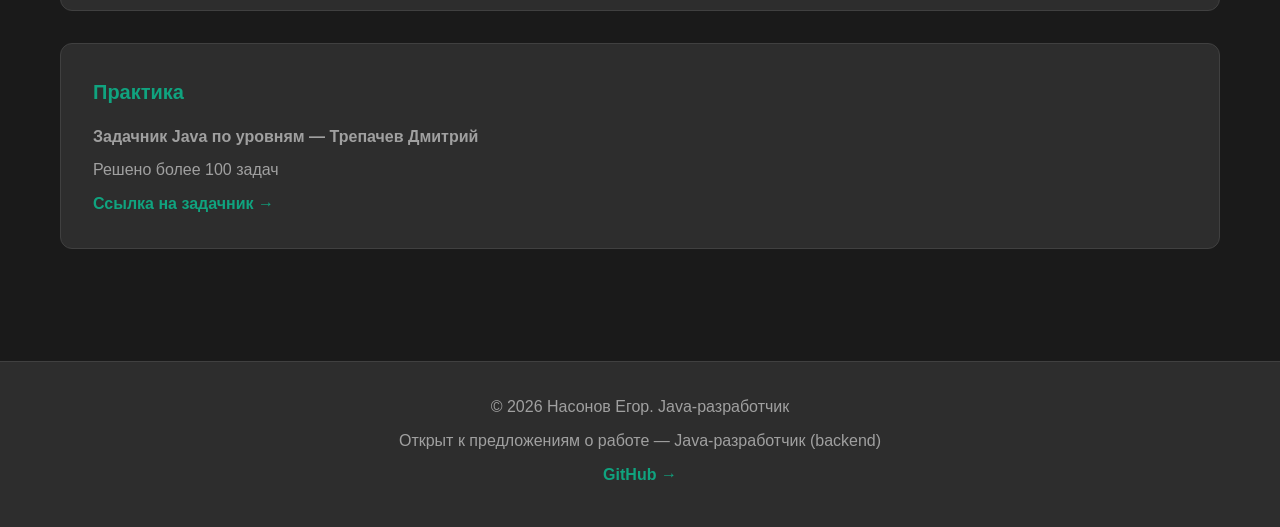
==== commit 6403831c: "Update site: rewrite about, refresh OSS PRs, fix deploy and certificate" ====
--- a/index.html
+++ b/index.html
@@ -206,14 +206,26 @@
                 <div class="about-content">
                     <div class="about-text">
                         <p class="lead">
-                            Java-разработчик с подтверждёнными практическими навыками — ищу первую коммерческую позицию в команде.
+                            Java-разработчик (backend), нацелен на позицию уровня Junior.
                         </p>
                         <p>
-                            Прошёл полный курс «Java-разработчик» на Хекслет (10 месяцев, 7 модулей), реализовал несколько
-                            production-ready проектов с деплоем в облако и участвую в командной open-source разработке.
-                            Java привлекает меня своей стабильностью, востребованностью на рынке и широким применением
-                            в серьёзных проектах. Хочу развиваться в backend-разработке и enterprise-решениях,
-                            видеть результат своей работы и расти внутри команды.
+                            Прошёл курс «Java-разработчик» Хекслет (10 мес., 7 модулей, 5 проектов с деплоем)
+                            и участвую в командной open-source разработке.
+                        </p>
+                        <p>
+                            <strong>Основной опыт — open-source:</strong> Hexlet CV (hexlet-cv) — backend-разработчик,
+                            волонтёр в команде с code review наставника. Spring Boot 3, Spring Security (JWT),
+                            JPA/Hibernate, PostgreSQL. Реализовал безопасность (эпик OWASP Top 10): ротация
+                            refresh-токенов с детектом повторного использования, харденинг cookie, вынос секретов.
+                            11 PR замержено в main.
+                        </p>
+                        <p>
+                            Активно использую AI-инструменты и выстроил под них рабочий процесс в VS Code:
+                            повседневные и рутинные задачи — через Cline (DeepSeek), фронтенд и рефакторинг — через
+                            Kimi Code (Kimi K3), самые сложные задачи — через Claude Code (Anthropic) и Codex (OpenAI).
+                            Работаю с DeepSeek и Kimi через официальные API, Claude и Codex — через OpenRouter;
+                            самостоятельно провожу оплату LLM виртуальной картой зарубежного банка. Архитектуру, code review
+                            и ответственность за каждый коммит оставляю за собой.
                         </p>
                     </div>
                 </div>
@@ -266,7 +278,7 @@
                             <span class="tech-tag">MockMvc</span>
                             <span class="tech-tag">Railway</span>
                             <span class="tech-tag">Render</span>
-                            <span class="tech-tag">Яндекс Cloud</span>
+                            <span class="tech-tag">VPS</span>
                         </div>
                     </div>
                     <div class="skill-card">
@@ -288,18 +300,19 @@
                     <div class="project-card">
                         <div class="project-badge">🃏 Pet-project · In progress</div>
                         <h3>Friendly Poker</h3>
-                        <p>Многопользовательская онлайн-игра покер с гибкой настройкой игровых столов. Real-time коммуникация через WebSocket (STOMP), иммутабельная доменная модель, event-driven игровой движок. Деплой через Docker в Яндекс Cloud.</p>
+                        <p>Многопользовательская онлайн-игра в покер с настройкой игровых столов. Real-time коммуникация через WebSocket (STOMP), иммутабельная доменная модель, event-driven игровой движок. Деплой через Docker (nginx + Spring Boot + PostgreSQL + Let's Encrypt) на VPS.</p>
                         <div class="tech-stack">
                             <span class="tech-tag">Java 21</span>
                             <span class="tech-tag">Spring Boot</span>
                             <span class="tech-tag">WebSocket</span>
                             <span class="tech-tag">STOMP</span>
                             <span class="tech-tag">Docker</span>
-                            <span class="tech-tag">Яндекс Cloud</span>
+                            <span class="tech-tag">Nginx</span>
                         </div>
                         <br>
                         <div class="project-links">
                             <a href="https://github.com/Textile86/friendlypoker" class="project-link" target="_blank">GitHub →</a>
+                            <a href="https://friendlypoker.online" class="project-link-demo" target="_blank">Демо →</a>
                         </div>
                     </div>
 
@@ -393,25 +406,35 @@
             <section id="oss" class="section">
                 <h2>Open Source</h2>
                 <div class="oss-card">
-                    <h3>Hexlet CV — командный open-source проект</h3>
-                    <p>Платформа для создания резюме. Участвую как backend-разработчик. Стек: Spring Boot + InertiaJS + React. Работаю с JWT-аутентификацией, Spring Security, JPA/Hibernate, PostgreSQL.</p>
+                    <h3>Hexlet CV — командный open-source проект (волонтёр)</h3>
+                    <p>Платформа «Хекслет Карьера» для IT-специалистов. Участвую как backend-разработчик в команде с code review наставника. Стек: Spring Boot 3, Spring Security (JWT), JPA/Hibernate, PostgreSQL, React.</p>
+                    <ul class="courses-list">
+                        <li>Безопасность (OWASP Top 10): ротация refresh-токенов с детектом повторного использования, харденинг cookie, вынос JWT-секретов из репозитория.</li>
+                        <li>Проектирование и покрытие тестами (JUnit 5, MockMvc).</li>
+                        <li>Работа по задачам с критериями приёмки; CI, линтеры, SonarQube.</li>
+                        <li>11 pull request'ов замержено в main после ревью наставника.</li>
+                    </ul>
                     <a href="https://github.com/hexlet-volunteers/hexlet-cv" class="project-link" target="_blank">GitHub репозиторий →</a>
                     <div class="oss-pr-grid">
                         <div class="oss-pr-group">
-                            <h4>Open Pull Requests</h4>
+                            <h4>Безопасность (OWASP Top 10)</h4>
                             <ul class="pr-list">
-                                <li><a href="https://github.com/hexlet-volunteers/hexlet-cv/pull/1075" target="_blank">PR #1075</a></li>
-                                <li><a href="https://github.com/hexlet-volunteers/hexlet-cv/pull/1078" target="_blank">PR #1078</a></li>
-                                <li><a href="https://github.com/hexlet-volunteers/hexlet-cv/pull/1089" target="_blank">PR #1089</a></li>
-                                <li><a href="https://github.com/hexlet-volunteers/hexlet-cv/pull/1093" target="_blank">PR #1093</a></li>
+                                <li class="merged"><a href="https://github.com/hexlet-volunteers/hexlet-cv/pull/1260" target="_blank">PR #1260</a> — JWT и cookie: HttpOnly/Secure/SameSite</li>
+                                <li class="merged"><a href="https://github.com/hexlet-volunteers/hexlet-cv/pull/1290" target="_blank">PR #1290</a> — ротация refresh-токенов с детектом повтора</li>
+                                <li class="merged"><a href="https://github.com/hexlet-volunteers/hexlet-cv/pull/1271" target="_blank">PR #1271</a> — вынос секретов из репозитория</li>
+                                <li class="merged"><a href="https://github.com/hexlet-volunteers/hexlet-cv/pull/1292" target="_blank">PR #1292</a> — документация (архитектура, безопасность)</li>
                             </ul>
                         </div>
                         <div class="oss-pr-group">
-                            <h4>Merged ✓</h4>
+                            <h4>Backend и Frontend</h4>
                             <ul class="pr-list">
-                                <li class="merged"><a href="https://github.com/hexlet-volunteers/hexlet-cv/pull/1086" target="_blank">PR #1086</a></li>
-                                <li class="merged"><a href="https://github.com/hexlet-volunteers/hexlet-cv/pull/1087" target="_blank">PR #1087</a></li>
-                                <li class="merged"><a href="https://github.com/hexlet-volunteers/hexlet-cv/pull/1091" target="_blank">PR #1091</a></li>
+                                <li class="merged"><a href="https://github.com/hexlet-volunteers/hexlet-cv/pull/1078" target="_blank">PR #1078</a> — проверка прав (закрыл IDOR)</li>
+                                <li class="merged"><a href="https://github.com/hexlet-volunteers/hexlet-cv/pull/1091" target="_blank">PR #1091</a> — скрытие внутренних ошибок</li>
+                                <li class="merged"><a href="https://github.com/hexlet-volunteers/hexlet-cv/pull/1089" target="_blank">PR #1089</a> — show-sql отключён в production</li>
+                                <li class="merged"><a href="https://github.com/hexlet-volunteers/hexlet-cv/pull/1087" target="_blank">PR #1087</a> — .get() → .orElseThrow()</li>
+                                <li class="merged"><a href="https://github.com/hexlet-volunteers/hexlet-cv/pull/1086" target="_blank">PR #1086</a> — переименование сервиса</li>
+                                <li class="merged"><a href="https://github.com/hexlet-volunteers/hexlet-cv/pull/1100" target="_blank">PR #1100</a> — личный кабинет с меню (React)</li>
+                                <li class="merged"><a href="https://github.com/hexlet-volunteers/hexlet-cv/pull/1075" target="_blank">PR #1075</a> — javadoc getCurrentUser()</li>
                             </ul>
                         </div>
                     </div>
@@ -428,7 +451,7 @@
                         <p>10 месяцев обучения, все 7 модулей пройдены. Проекты с code review, командная работа, деплой в облако.</p>
                         <p><a href="https://ru.hexlet.io/programs/java" class="link" target="_blank">Программа курса →</a></p>
                         <div class="certificate-wrap">
-                            <img src="Сертификат_Хекслет_Java_разработчик_Насонов.jpg" alt="Сертификат Хекслет Java-разработчик — Насонов Егор Витальевич">
+                            <img src="hexlet-java-certificate.jpg" alt="Сертификат Хекслет Java-разработчик — Насонов Егор Витальевич">
                         </div>
                     </div>
 
@@ -461,7 +484,7 @@
         <div class="container">
             <div class="footer-content">
                 <p>&copy; 2026 Насонов Егор. Java-разработчик</p>
-                <p>Открыт к предложениям о работе и стажировке!</p>
+                <p>Открыт к предложениям о работе — Java-разработчик (backend)</p>
                 <p><a href="https://github.com/Textile86" class="link" target="_blank">GitHub →</a></p>
             </div>
         </div>
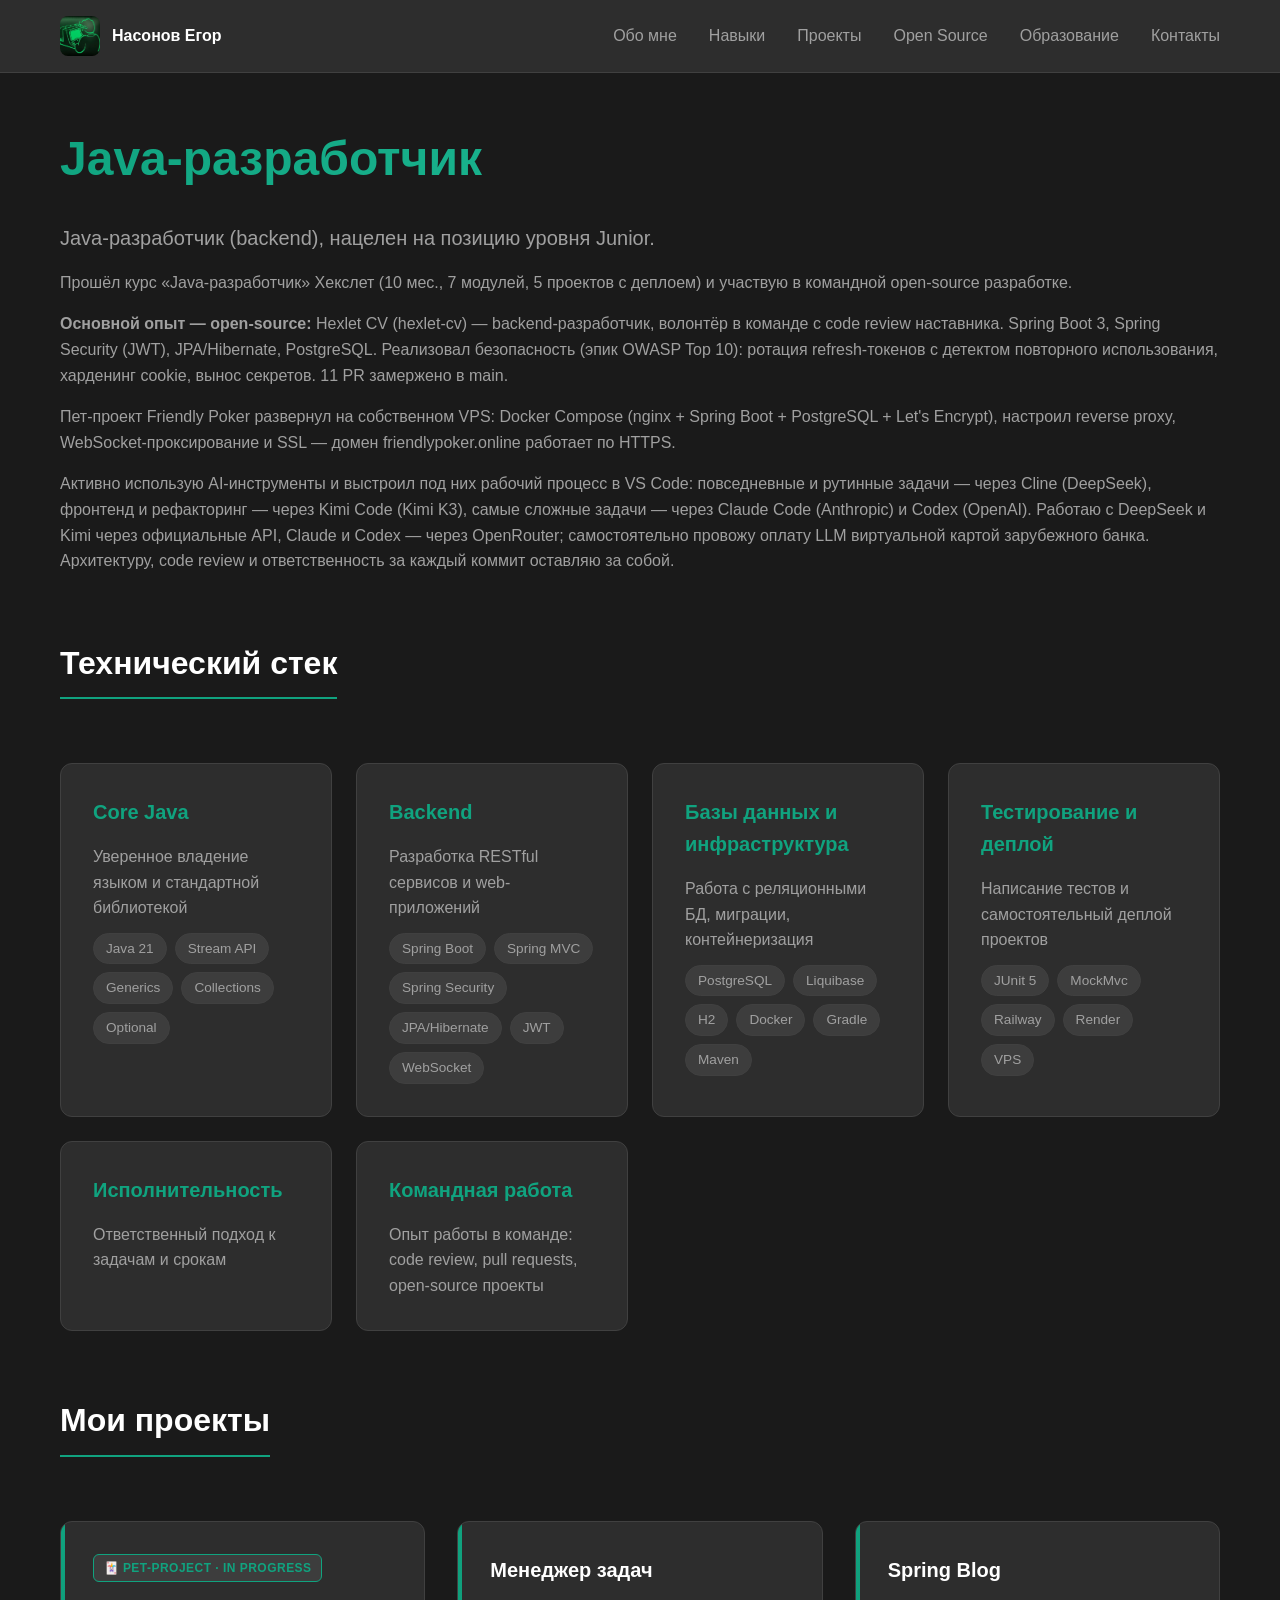
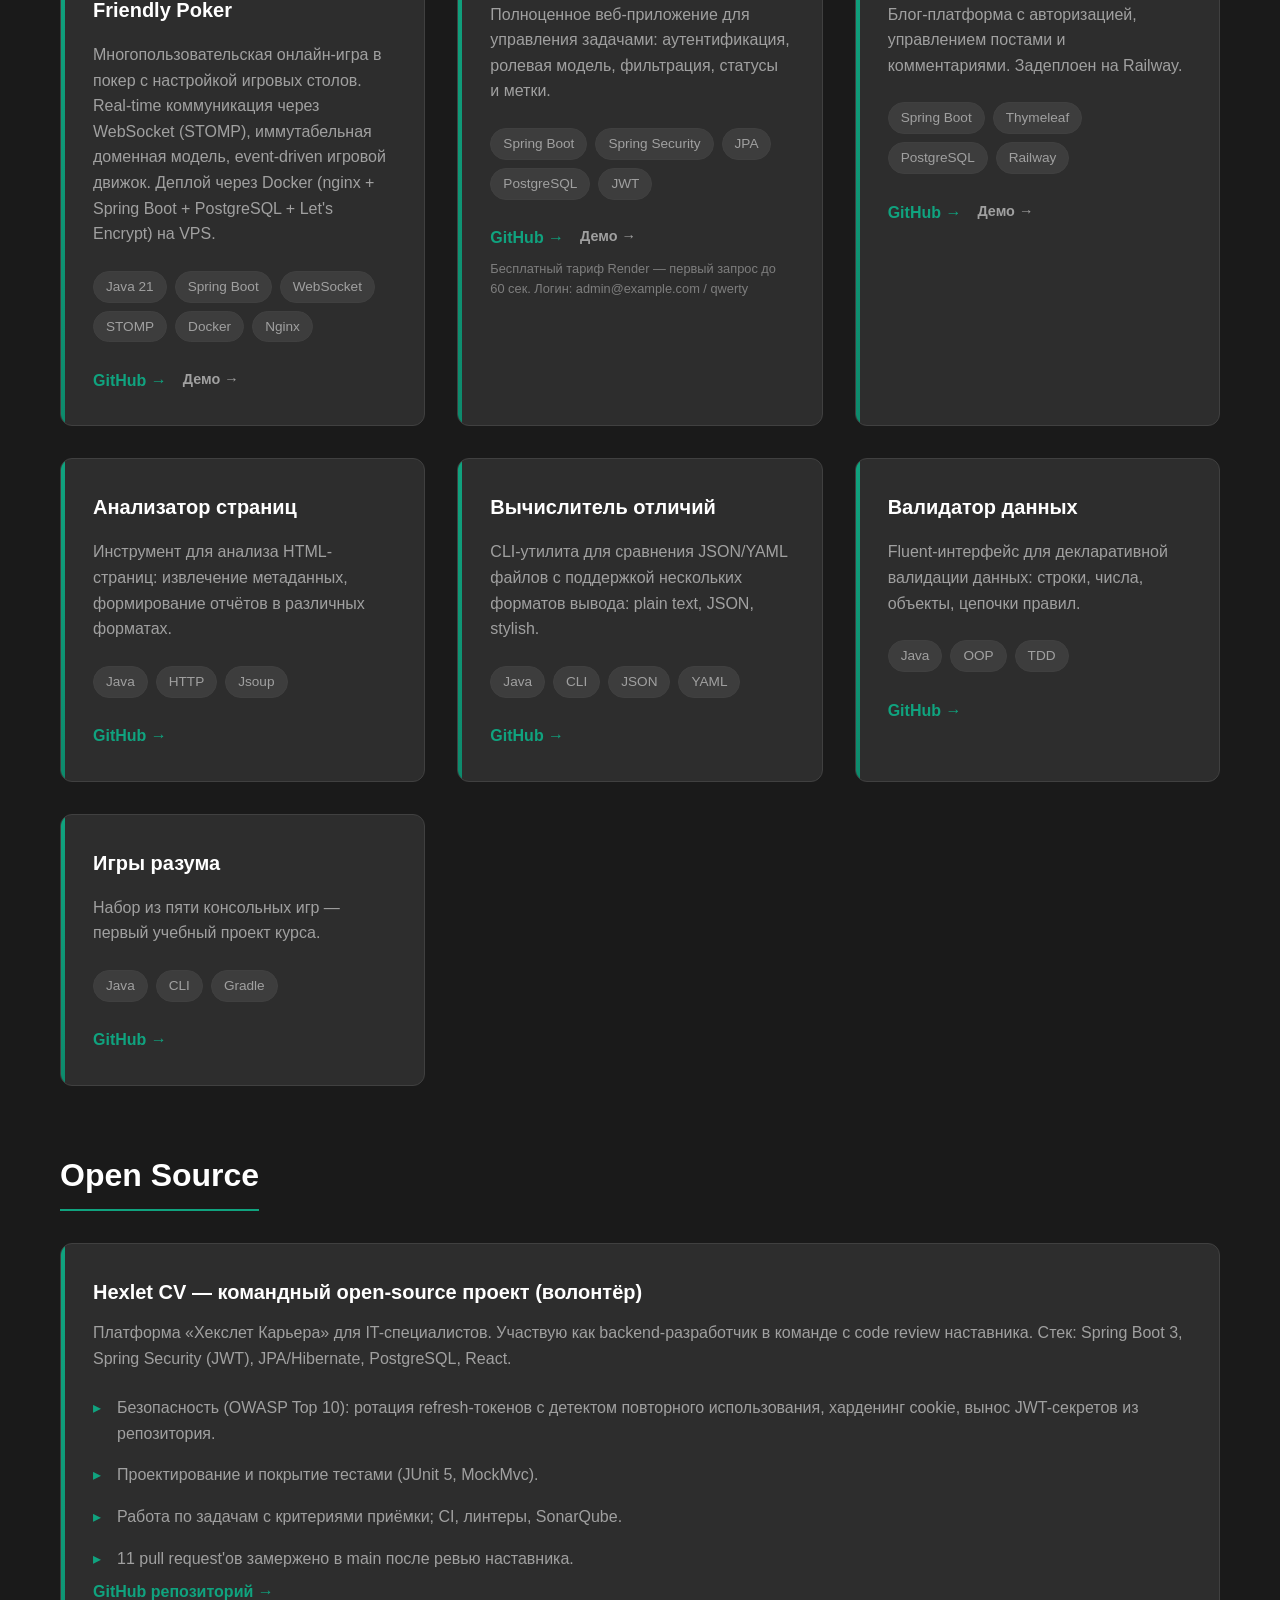
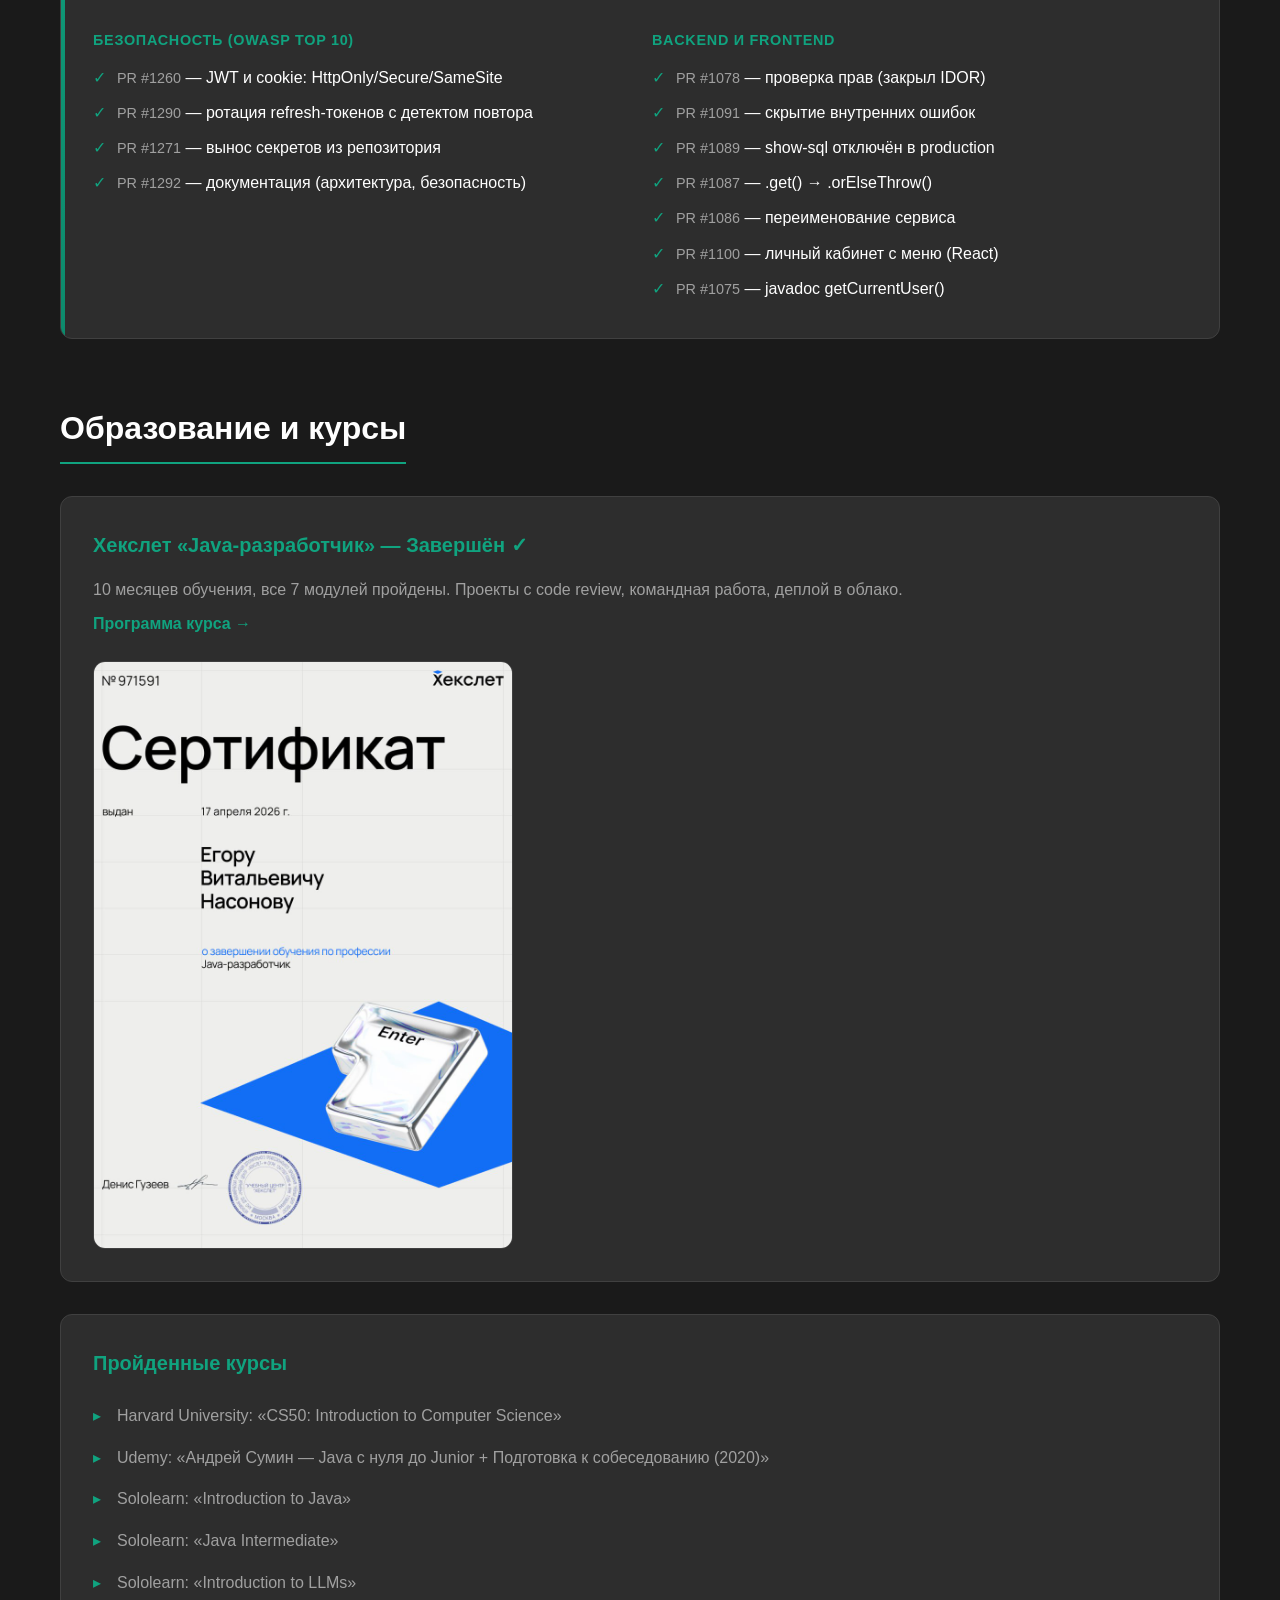
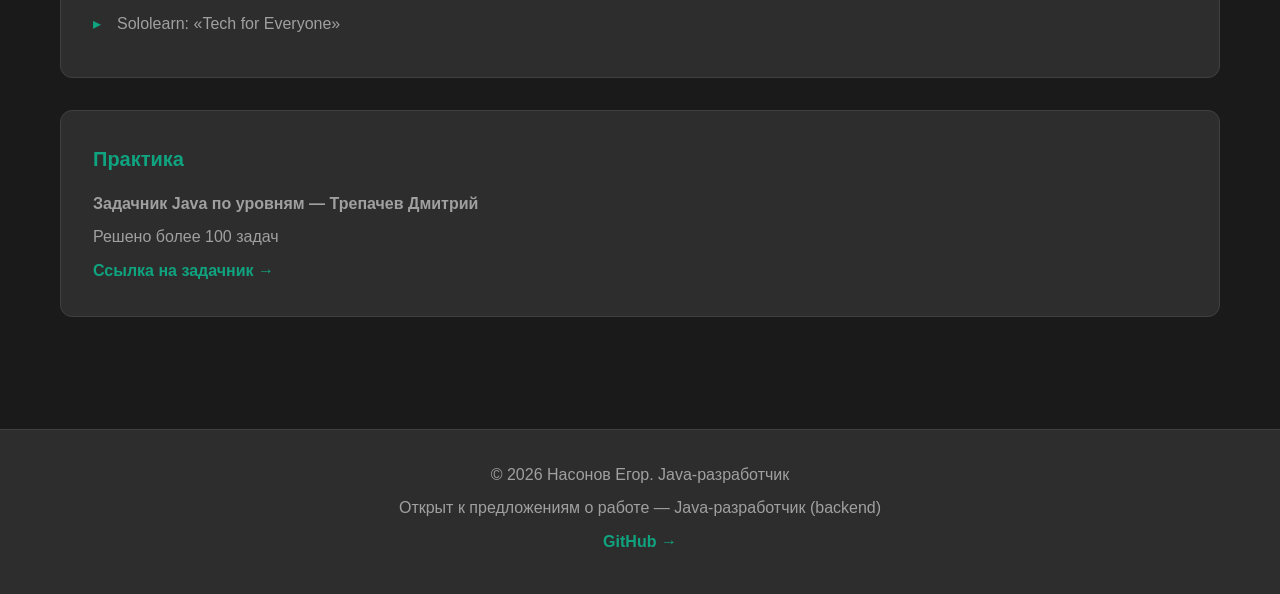
==== commit 1d02a7fb: "Add VPS deploy details to About section" ====
--- a/index.html
+++ b/index.html
@@ -218,6 +218,11 @@
                             JPA/Hibernate, PostgreSQL. Реализовал безопасность (эпик OWASP Top 10): ротация
                             refresh-токенов с детектом повторного использования, харденинг cookie, вынос секретов.
                             11 PR замержено в main.
+                        </p>
+                        <p>
+                            Пет-проект Friendly Poker развернул на собственном VPS: Docker Compose (nginx + Spring Boot +
+                            PostgreSQL + Let's Encrypt), настроил reverse proxy, WebSocket-проксирование и SSL — домен
+                            friendlypoker.online работает по HTTPS.
                         </p>
                         <p>
                             Активно использую AI-инструменты и выстроил под них рабочий процесс в VS Code:
